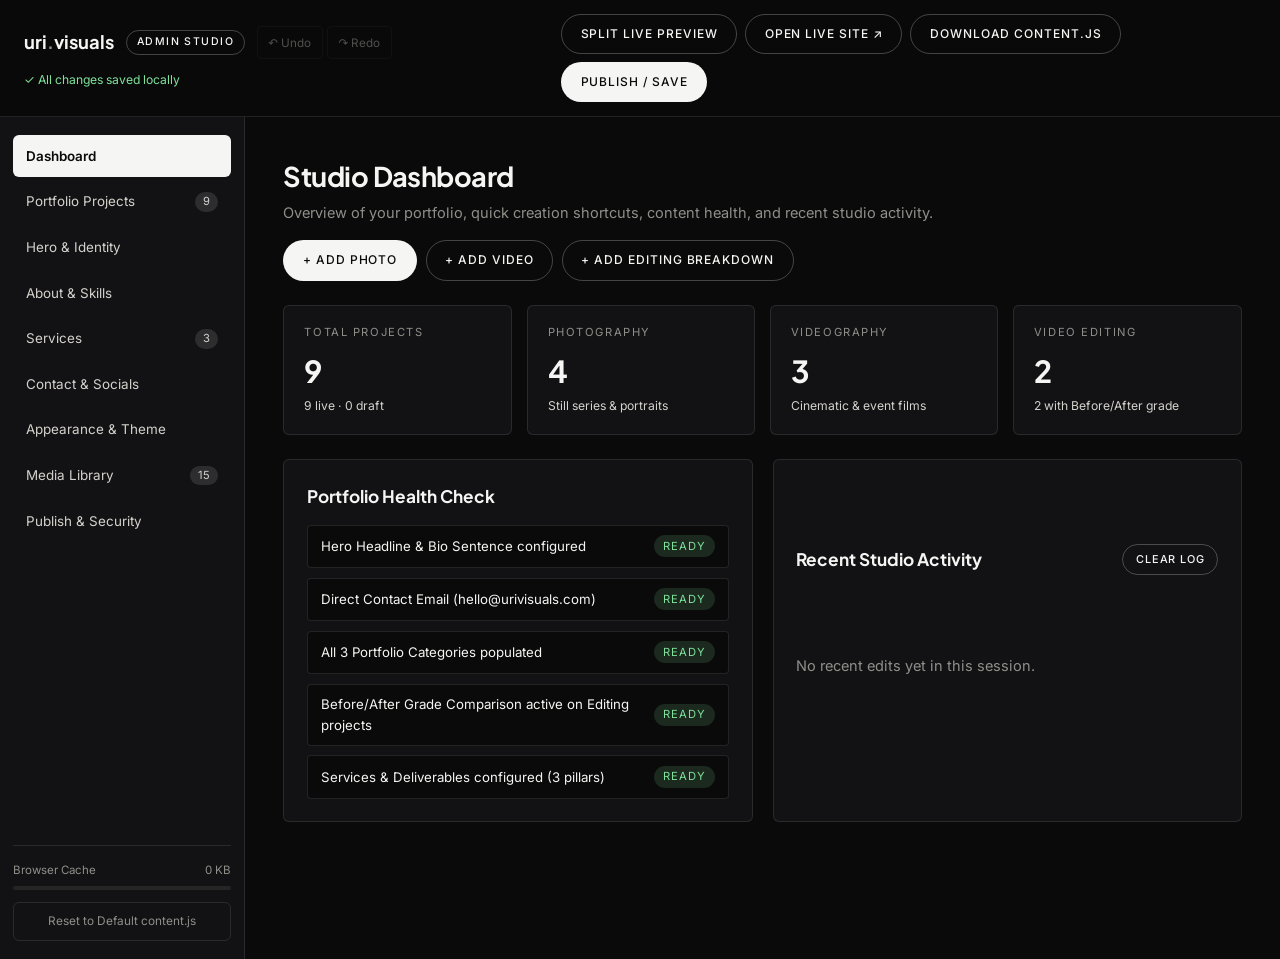
==== admin.html @ d77ef9da "Upgrade Admin Studio with Dashboard, Undo/Redo, Media Library, Theme Customizer & Confirmation Modal" ====
<!doctype html>
<html lang="en">
<head>
  <meta charset="utf-8" />
  <meta name="viewport" content="width=device-width, initial-scale=1" />
  <title>uri.visuals — Admin Studio</title>
  <meta name="robots" content="noindex, nofollow" />
  <link rel="icon" type="image/svg+xml" href="assets/brand/favicon.svg" />
  <link rel="preconnect" href="https://fonts.googleapis.com" />
  <link rel="preconnect" href="https://fonts.gstatic.com" crossorigin />
  <link href="https://fonts.googleapis.com/css2?family=Inter:wght@300;400;500;600&family=Plus+Jakarta+Sans:wght@600;700;800&display=swap" rel="stylesheet" />
  <link rel="stylesheet" href="css/admin.css" />
</head>
<body>
  <!-- ============ OPTIONAL PASSCODE LOCK OVERLAY ============ -->
  <div class="lock-screen" id="lockScreen" hidden>
    <form class="lock-card" id="unlockForm">
      <p class="eyebrow">uri.visuals · Admin Studio</p>
      <h2>Enter Admin Passcode</h2>
      <p class="muted">This Admin Studio is locked with your custom passcode.</p>
      <input type="password" id="unlockPinInput" placeholder="Enter passcode..." required autocomplete="current-password" />
      <p class="lock-error" id="unlockError" hidden>Incorrect passcode. Please try again.</p>
      <div class="btn-row">
        <button type="submit" class="btn btn--light">Unlock Studio</button>
        <a href="index.html" class="btn btn--ghost">← Back to Portfolio</a>
      </div>
    </form>
  </div>

  <!-- ============ TOP BAR ============ -->
  <header class="topbar">
    <div class="topbar__left">
      <a href="index.html" class="topbar__brand">uri<span>.</span>visuals</a>
      <span class="topbar__badge">Admin Studio</span>
      <div class="history-btns" role="group" aria-label="History">
        <button type="button" class="icon-btn" id="undoBtn" title="Undo (Ctrl/Cmd + Z)" disabled>↶ Undo</button>
        <button type="button" class="icon-btn" id="redoBtn" title="Redo (Ctrl/Cmd + Y)" disabled>↷ Redo</button>
      </div>
      <span class="topbar__status" id="saveStatus">✓ All changes saved locally</span>
    </div>

    <div class="topbar__actions">
      <button type="button" class="btn btn--ghost" id="togglePreviewBtn">Split Live Preview</button>
      <a href="index.html" target="_blank" class="btn btn--ghost">Open Live Site ↗</a>
      <button type="button" class="btn btn--ghost" id="downloadContentBtn">Download content.js</button>
      <button type="button" class="btn btn--light" id="openPublishTabBtn">Publish / Save</button>
    </div>
  </header>

  <!-- ============ WORKSPACE ============ -->
  <div class="workspace" id="workspace">
    <!-- Sidebar Navigation -->
    <aside class="sidebar">
      <nav class="sidebar__nav" aria-label="Admin sections">
        <button type="button" class="nav-item is-active" data-tab="dashboard">
          <span>Dashboard</span>
        </button>
        <button type="button" class="nav-item" data-tab="portfolio">
          <span>Portfolio Projects</span>
          <span class="nav-item__count" id="workCountBadge">0</span>
        </button>
        <button type="button" class="nav-item" data-tab="hero">
          <span>Hero &amp; Identity</span>
        </button>
        <button type="button" class="nav-item" data-tab="about">
          <span>About &amp; Skills</span>
        </button>
        <button type="button" class="nav-item" data-tab="services">
          <span>Services</span>
          <span class="nav-item__count" id="servicesCountBadge">0</span>
        </button>
        <button type="button" class="nav-item" data-tab="contact">
          <span>Contact &amp; Socials</span>
        </button>
        <button type="button" class="nav-item" data-tab="appearance">
          <span>Appearance &amp; Theme</span>
        </button>
        <button type="button" class="nav-item" data-tab="media">
          <span>Media Library</span>
          <span class="nav-item__count" id="mediaCountBadge">0</span>
        </button>
        <button type="button" class="nav-item" data-tab="publish">
          <span>Publish &amp; Security</span>
        </button>
      </nav>

      <div class="sidebar__footer">
        <div class="storage-meter">
          <div class="storage-meter__head">
            <span>Browser Cache</span>
            <span id="storageUsedText">0 KB</span>
          </div>
          <div class="storage-meter__bar"><span id="storageBarFill"></span></div>
        </div>
        <button type="button" class="btn-reset" id="resetDefaultBtn">Reset to Default content.js</button>
      </div>
    </aside>

    <!-- Main Editor Pane -->
    <main class="editor">
      <!-- ============ TAB 0: DASHBOARD ============ -->
      <section class="tab-pane is-active" id="tab-dashboard">
        <div class="pane-head">
          <div>
            <h1>Studio Dashboard</h1>
            <p class="muted">Overview of your portfolio, quick creation shortcuts, content health, and recent studio activity.</p>
          </div>
          <div class="btn-row">
            <button type="button" class="btn btn--light" data-quick-add="photography">+ Add Photo</button>
            <button type="button" class="btn btn--ghost" data-quick-add="videography">+ Add Video</button>
            <button type="button" class="btn btn--ghost" data-quick-add="editing">+ Add Editing Breakdown</button>
          </div>
        </div>

        <div class="stat-grid" id="dashboardStats"></div>

        <div class="dash-columns">
          <div class="card">
            <h2>Portfolio Health Check</h2>
            <ul class="health-list" id="healthList"></ul>
          </div>

          <div class="card">
            <div class="card__head">
              <h2>Recent Studio Activity</h2>
              <button type="button" class="btn btn--ghost btn--sm" id="clearActivityBtn">Clear Log</button>
            </div>
            <ul class="activity-list" id="activityList"></ul>
          </div>
        </div>
      </section>

      <!-- ============ TAB 1: PORTFOLIO PROJECTS ============ -->
      <section class="tab-pane" id="tab-portfolio">
        <div class="pane-head">
          <div>
            <h1>Portfolio Projects</h1>
            <p class="muted">Drag rows to reorder, filter by discipline, toggle draft/published visibility, or bulk-edit items.</p>
          </div>
          <button type="button" class="btn btn--light" id="addProjectBtn">+ Add New Project</button>
        </div>

        <div class="toolbar">
          <div class="filter-pills" id="adminCategoryFilters">
            <button type="button" class="pill is-active" data-cat="all">All</button>
            <button type="button" class="pill" data-cat="photography">Photography</button>
            <button type="button" class="pill" data-cat="videography">Videography</button>
            <button type="button" class="pill" data-cat="editing">Video Editing</button>
            <button type="button" class="pill" data-cat="drafts">Drafts / Hidden</button>
          </div>

          <div class="toolbar__right">
            <input type="search" class="search-input" id="projectSearch" placeholder="Search title, tag, summary..." />
            <div class="view-switch" role="group" aria-label="Layout view">
              <button type="button" class="pill is-active" data-view="list">List</button>
              <button type="button" class="pill" data-view="grid">Grid</button>
            </div>
          </div>
        </div>

        <!-- Bulk Action Bar -->
        <div class="bulk-bar" id="bulkBar" hidden>
          <label class="checkbox-row">
            <input type="checkbox" id="selectAllProjects" />
            <span id="selectedCountLabel">0 selected</span>
          </label>
          <div class="btn-row">
            <button type="button" class="btn btn--ghost btn--sm" id="bulkToggleHideBtn">Toggle Draft/Published</button>
            <button type="button" class="btn btn--danger btn--sm" id="bulkDeleteBtn">Delete Selected</button>
          </div>
        </div>

        <div class="project-list" id="projectList"></div>
      </section>

      <!-- ============ TAB 2: HERO & IDENTITY ============ -->
      <section class="tab-pane" id="tab-hero">
        <div class="pane-head">
          <div>
            <h1>Hero &amp; Identity</h1>
            <p class="muted">Edit your brand identity, opening shutter animation, and homepage landing section.</p>
          </div>
        </div>

        <div class="card">
          <h2>1. Brand Identity</h2>
          <div class="field-grid">
            <label class="field">
              <span>Browser Tab Name</span>
              <input type="text" data-path="tabTitle" placeholder="uri.visuals" />
            </label>
            <label class="field">
              <span>Header Brand Name (Top-Left)</span>
              <input type="text" data-path="shortName" placeholder="uri.visuals" />
            </label>
            <label class="field">
              <span>Creator Name</span>
              <input type="text" data-path="name" placeholder="Uriel" />
            </label>
            <label class="field">
              <span>Location / Availability Status</span>
              <input type="text" data-path="location" placeholder="Available Worldwide" />
            </label>
          </div>
          <label class="field">
            <span>Core Disciplines (comma-separated)</span>
            <input type="text" id="rolesInput" placeholder="Photography, Videography, Video Editing" />
          </label>
        </div>

        <div class="card">
          <h2>2. Opening Shutter Animation</h2>
          <label class="checkbox-row">
            <input type="checkbox" id="introEnabledInput" />
            <span>Enable opening shutter animation when visiting the website</span>
          </label>
          <div class="field-grid">
            <label class="field">
              <span>Animation Center Wordmark</span>
              <input type="text" data-path="introAnimation.word" placeholder="uri.visuals" />
            </label>
            <label class="field">
              <span>Animation Subtitle Tagline</span>
              <input type="text" data-path="introAnimation.tagline" placeholder="Photography · Videography · Editing" />
            </label>
          </div>
        </div>

        <div class="card">
          <h2>3. Homepage Hero Section</h2>
          <label class="field">
            <span>Main Headline (use Enter for line breaks)</span>
            <textarea rows="2" data-path="hero.headline"></textarea>
          </label>
          <label class="field">
            <span>Supporting Text</span>
            <input type="text" data-path="hero.subheadline" />
          </label>
          <label class="field">
            <span>Creator Introduction Sentence (<code>{name}</code> and <code>{location}</code> auto-fill)</span>
            <textarea rows="3" data-path="hero.bioSentence"></textarea>
          </label>
          <div class="field-grid">
            <label class="field">
              <span>Primary Button Label</span>
              <input type="text" data-path="hero.primaryCta" />
            </label>
            <label class="field">
              <span>Secondary Button Label</span>
              <input type="text" data-path="hero.secondaryCta" />
            </label>
          </div>
          <label class="field">
            <span>Background Video URL / Path (<code>.mp4</code> or <code>.webm</code>, leave empty for image only)</span>
            <input type="text" data-path="hero.video" placeholder="assets/hero.mp4 or https://..." />
          </label>
          <div class="field">
            <span>Hero Background Poster Image</span>
            <div class="upload-row">
              <input type="text" data-path="hero.poster" placeholder="assets/hero.jpg or https://..." />
              <label class="btn btn--ghost upload-btn">
                Upload Image
                <input type="file" accept="image/*" data-upload-target="hero.poster" hidden />
              </label>
            </div>
          </div>
        </div>
      </section>

      <!-- ============ TAB 3: ABOUT & SKILLS ============ -->
      <section class="tab-pane" id="tab-about">
        <div class="pane-head">
          <div>
            <h1>About &amp; Capabilities</h1>
            <p class="muted">Update your portrait, biography paragraphs, creative approach, and interactive skills tags.</p>
          </div>
        </div>

        <div class="card">
          <h2>Portrait &amp; Headline</h2>
          <div class="about-preview-row">
            <img id="aboutPortraitPreview" class="portrait-thumb" alt="Portrait preview" />
            <div style="flex:1;display:grid;gap:0.85rem">
              <div class="field">
                <span>Portrait Photo URL or Upload</span>
                <div class="upload-row">
                  <input type="text" data-path="about.portrait" />
                  <label class="btn btn--ghost upload-btn">
                    Upload Photo
                    <input type="file" accept="image/*" data-upload-target="about.portrait" hidden />
                  </label>
                </div>
              </div>
              <div class="field-grid">
                <label class="field">
                  <span>Portrait Caption</span>
                  <input type="text" data-path="about.portraitCaption" />
                </label>
                <label class="field">
                  <span>About Section Headline</span>
                  <input type="text" data-path="about.headline" />
                </label>
              </div>
            </div>
          </div>
        </div>

        <div class="card">
          <div class="card__head">
            <h2>Biography Paragraphs</h2>
            <button type="button" class="btn btn--ghost btn--sm" id="addBioParagraphBtn">+ Add Paragraph</button>
          </div>
          <div id="bioParagraphsList" class="stack-list"></div>
        </div>

        <div class="card">
          <h2>Creative Approach Callout</h2>
          <label class="field">
            <span>Approach Box Title</span>
            <input type="text" data-path="about.approachTitle" />
          </label>
          <label class="field">
            <span>Creative Approach Statement</span>
            <textarea rows="3" data-path="about.approach"></textarea>
          </label>
        </div>

        <div class="card">
          <h2>Capabilities &amp; Post-Production Tools</h2>
          <div class="upload-row">
            <input type="text" id="newSkillInput" placeholder="Add a capability or tool (e.g. DaVinci Resolve Studio, 4K Aerial Drone)..." />
            <button type="button" class="btn btn--light" id="addSkillBtn">+ Add Skill</button>
          </div>
          <div class="chip-list" id="skillsChipList"></div>
        </div>
      </section>

      <!-- ============ TAB 4: SERVICES ============ -->
      <section class="tab-pane" id="tab-services">
        <div class="pane-head">
          <div>
            <h1>Services</h1>
            <p class="muted">Manage your creative service pillars, descriptions, deliverables, and inquiry buttons.</p>
          </div>
          <button type="button" class="btn btn--light" id="addServiceBtn">+ Add New Service</button>
        </div>

        <div id="servicesAdminList" class="stack-list"></div>
      </section>

      <!-- ============ TAB 5: CONTACT & SOCIALS ============ -->
      <section class="tab-pane" id="tab-contact">
        <div class="pane-head">
          <div>
            <h1>Contact &amp; Socials</h1>
            <p class="muted">Configure your contact section headline, direct email, project dropdown options, and social profiles.</p>
          </div>
        </div>

        <div class="card">
          <h2>Contact Copy &amp; Direct Email</h2>
          <div class="field-grid">
            <label class="field">
              <span>Closing Headline</span>
              <input type="text" data-path="contact.headline" />
            </label>
            <label class="field">
              <span>Direct Email Address</span>
              <input type="email" data-path="contact.email" />
            </label>
          </div>
          <label class="field">
            <span>Invitation Paragraph</span>
            <textarea rows="3" data-path="contact.invitation"></textarea>
          </label>
          <label class="field">
            <span>CTA Button Label</span>
            <input type="text" data-path="contact.buttonText" />
          </label>
        </div>

        <div class="card">
          <h2>Form "Project Type" Options</h2>
          <div class="upload-row">
            <input type="text" id="newProjectTypeInput" placeholder="Add new project type option..." />
            <button type="button" class="btn btn--light" id="addProjectTypeBtn">+ Add Option</button>
          </div>
          <div class="chip-list" id="projectTypesChipList"></div>
        </div>

        <div class="card">
          <div class="card__head">
            <h2>Social Media Links</h2>
            <button type="button" class="btn btn--light btn--sm" id="addSocialBtn">+ Add Social Link</button>
          </div>
          <div id="socialsAdminList" class="stack-list"></div>
        </div>
      </section>

      <!-- ============ TAB 6: APPEARANCE & THEME ============ -->
      <section class="tab-pane" id="tab-appearance">
        <div class="pane-head">
          <div>
            <h1>Appearance &amp; Palette</h1>
            <p class="muted">Customize the editorial studio color palette or apply a curated preset.</p>
          </div>
        </div>

        <div class="card">
          <h2>Studio Color Presets</h2>
          <div class="btn-row">
            <button type="button" class="btn btn--ghost" data-theme-preset="studio">Studio Black (Default)</button>
            <button type="button" class="btn btn--ghost" data-theme-preset="obsidian">Pure Obsidian</button>
            <button type="button" class="btn btn--ghost" data-theme-preset="warm">Warm Espresso</button>
            <button type="button" class="btn btn--ghost" data-theme-preset="slate">Editorial Slate</button>
          </div>
        </div>

        <div class="card">
          <h2>Custom Palette Tokens</h2>
          <div class="color-grid">
            <label class="field">
              <span>Primary Background (<code>--bg</code>)</span>
              <div class="color-row">
                <input type="color" id="colorBg" value="#0a0a0a" />
                <input type="text" data-path="theme.bg" placeholder="#0a0a0a" />
              </div>
            </label>
            <label class="field">
              <span>Charcoal Surface (<code>--bg-charcoal</code>)</span>
              <div class="color-row">
                <input type="color" id="colorBgCharcoal" value="#121213" />
                <input type="text" data-path="theme.bgCharcoal" placeholder="#121213" />
              </div>
            </label>
            <label class="field">
              <span>Primary Text (<code>--text</code>)</span>
              <div class="color-row">
                <input type="color" id="colorText" value="#f5f5f3" />
                <input type="text" data-path="theme.text" placeholder="#f5f5f3" />
              </div>
            </label>
            <label class="field">
              <span>Neutral Accent (<code>--neutral</code>)</span>
              <div class="color-row">
                <input type="color" id="colorNeutral" value="#d4d2cc" />
                <input type="text" data-path="theme.neutral" placeholder="#d4d2cc" />
              </div>
            </label>
          </div>
        </div>
      </section>

      <!-- ============ TAB 7: MEDIA LIBRARY ============ -->
      <section class="tab-pane" id="tab-media">
        <div class="pane-head">
          <div>
            <h1>Media Library &amp; Asset Optimizer</h1>
            <p class="muted">Inspect all photos and videos referenced across your portfolio and adjust upload compression settings.</p>
          </div>
        </div>

        <div class="card">
          <h2>Image Upload Optimizer Settings</h2>
          <div class="field-grid">
            <label class="field">
              <span>Max Image Dimension (px)</span>
              <input type="number" id="imgMaxEdge" value="1600" min="600" max="3840" step="100" />
            </label>
            <label class="field">
              <span>WebP / JPEG Compression Quality (0.50 – 0.95)</span>
              <input type="number" id="imgQuality" value="0.84" min="0.5" max="0.95" step="0.02" />
            </label>
          </div>
        </div>

        <div class="media-grid" id="mediaLibraryGrid"></div>
      </section>

      <!-- ============ TAB 8: PUBLISH & SECURITY ============ -->
      <section class="tab-pane" id="tab-publish">
        <div class="pane-head">
          <div>
            <h1>Publish, Backup &amp; Security</h1>
            <p class="muted">Publish your changes directly to GitHub/Vercel, download <code>js/content.js</code>, or set an Admin Passcode.</p>
          </div>
        </div>

        <div class="card">
          <h2>Option A — Push Directly to GitHub &amp; Vercel (1-Click Live Publish)</h2>
          <p class="muted">
            Commit your updated <code>js/content.js</code> directly to your GitHub repository (<code>Urskiee-oss/PortforlioWEB</code>).
          </p>
          <div class="field-grid">
            <label class="field">
              <span>GitHub Repository (owner/repo)</span>
              <input type="text" id="ghRepo" value="Urskiee-oss/PortforlioWEB" />
            </label>
            <label class="field">
              <span>Branch</span>
              <input type="text" id="ghBranch" value="main" />
            </label>
          </div>
          <label class="field">
            <span>GitHub Personal Access Token (<code>repo</code> or <code>contents:write</code> scope — stored only in your browser)</span>
            <input type="password" id="ghToken" placeholder="ghp_xxxxxxxxxxxxxxxxxxxx" autocomplete="off" />
          </label>
          <label class="field">
            <span>Commit Message</span>
            <input type="text" id="ghCommitMsg" value="Update portfolio content via Admin Studio" />
          </label>
          <div class="btn-row">
            <button type="button" class="btn btn--light" id="publishGithubBtn">Publish Live to GitHub →</button>
            <span class="status-msg" id="ghPublishStatus"></span>
          </div>
        </div>

        <div class="card">
          <h2>Option B — Download or Copy <code>js/content.js</code> &amp; Backups</h2>
          <div class="btn-row">
            <button type="button" class="btn btn--light" id="downloadContentBtn2">Download content.js</button>
            <button type="button" class="btn btn--ghost" id="copyContentBtn">Copy content.js Code</button>
            <button type="button" class="btn btn--ghost" id="exportJsonBtn">Export JSON Backup</button>
            <label class="btn btn--ghost upload-btn">
              Import JSON Backup
              <input type="file" id="importJsonInput" accept="application/json" hidden />
            </label>
          </div>
          <pre class="code-preview" id="codePreview"></pre>
        </div>

        <div class="card">
          <h2>Admin Studio Passcode Gate (Optional)</h2>
          <p class="muted">Set a passcode to require a PIN before opening this Admin Studio in this browser.</p>
          <div class="upload-row">
            <input type="password" id="adminPinSetting" placeholder="Set new passcode (leave blank to disable lock)..." />
            <button type="button" class="btn btn--ghost" id="savePinBtn">Save Passcode Setting</button>
          </div>
        </div>
      </section>
    </main>

    <!-- Live Split Preview Pane -->
    <aside class="preview-pane" id="previewPane" hidden>
      <div class="preview-pane__bar">
        <span>Live Website Preview</span>
        <div class="btn-row">
          <button type="button" class="icon-btn" data-vp="100%">Desktop</button>
          <button type="button" class="icon-btn" data-vp="768px">Tablet</button>
          <button type="button" class="icon-btn" data-vp="390px">Mobile</button>
          <button type="button" class="icon-btn" id="refreshPreviewBtn">↻</button>
        </div>
      </div>
      <div class="preview-pane__stage">
        <iframe id="previewFrame" src="index.html?preview=1" title="Live Portfolio Preview"></iframe>
      </div>
    </aside>
  </div>

  <!-- ============ ADD / EDIT PROJECT MODAL ============ -->
  <div class="modal" id="projectModal" role="dialog" aria-modal="true" aria-labelledby="modalTitle" hidden>
    <div class="modal__card">
      <div class="modal__head">
        <h2 id="modalTitle">Add New Project</h2>
        <button type="button" class="modal__close" id="closeModalBtn" aria-label="Close">×</button>
      </div>

      <form id="projectForm" class="modal__body">
        <input type="hidden" name="index" />

        <div class="field-grid">
          <label class="field">
            <span>Project Title *</span>
            <input type="text" name="title" required placeholder="e.g. Study in Natural Light" />
          </label>
          <label class="field">
            <span>Portfolio Category *</span>
            <select name="category" required>
              <option value="photography">Photography</option>
              <option value="videography">Videography</option>
              <option value="editing">Video Editing</option>
            </select>
          </label>
        </div>

        <div class="field-grid">
          <label class="field">
            <span>Display Tag / Subcategory *</span>
            <input type="text" name="tag" required placeholder="e.g. Portrait · Editorial, Cinematic Film, Color Grade" />
          </label>
          <label class="field">
            <span>Grid Tile Proportions</span>
            <select name="size">
              <option value="">Standard (1×1)</option>
              <option value="tall">Tall Portrait (1×2)</option>
              <option value="wide">Wide Cinema (2×1)</option>
            </select>
          </label>
        </div>

        <div class="field-grid">
          <label class="field">
            <span>Media Type</span>
            <select name="mediaType" id="modalMediaType">
              <option value="image">Photograph / Still Image</option>
              <option value="video">Video (MP4 / WebM / YouTube / Vimeo)</option>
            </select>
          </label>
          <label class="field">
            <span>Duration Badge (optional, for videos)</span>
            <input type="text" name="duration" placeholder="e.g. 01:20" />
          </label>
        </div>

        <div class="field">
          <span>Primary Image or Video URL / Path *</span>
          <div class="upload-row">
            <input type="text" name="src" id="modalSrcInput" required placeholder="assets/photo.jpg, https://youtu.be/..., or upload →" />
            <button type="button" class="btn btn--ghost" id="ytAutoThumbBtn" title="Auto-fill YouTube poster thumbnail">YouTube Thumb</button>
            <label class="btn btn--ghost upload-btn">
              Upload Image
              <input type="file" accept="image/*" data-modal-upload="src" hidden />
            </label>
          </div>
        </div>

        <div class="field">
          <span>Video Thumbnail Poster Image (used when Media Type is Video)</span>
          <div class="upload-row">
            <input type="text" name="poster" id="modalPosterInput" placeholder="assets/thumb.jpg or https://..." />
            <label class="btn btn--ghost upload-btn">
              Upload Thumbnail
              <input type="file" accept="image/*" data-modal-upload="poster" hidden />
            </label>
          </div>
        </div>

        <!-- Live Modal Media Preview -->
        <div class="modal-preview" id="modalLivePreview"></div>

        <label class="field">
          <span>Project Summary / Story</span>
          <textarea name="summary" rows="3" placeholder="Brief description of the shoot, film, or edit..."></textarea>
        </label>

        <label class="field">
          <span>Technical / Creative Breakdown (one bullet per line)</span>
          <textarea name="breakdown" rows="3" placeholder="35mm & 85mm prime lenses&#10;Node-based color grade in DaVinci Resolve&#10;Custom sound design"></textarea>
        </label>

        <div class="card card--nested">
          <h3>Before / After Color Grade Comparison (Optional)</h3>
          <p class="muted">Provide both images to enable an interactive Before/After drag slider inside the project viewer.</p>
          <div class="field">
            <span>"Before" Image (Raw / Log)</span>
            <div class="upload-row">
              <input type="text" name="beforeSrc" placeholder="assets/raw-log.jpg or upload →" />
              <label class="btn btn--ghost upload-btn">
                Upload Before
                <input type="file" accept="image/*" data-modal-upload="beforeSrc" hidden />
              </label>
            </div>
          </div>
          <div class="field">
            <span>"After" Image (Final Grade)</span>
            <div class="upload-row">
              <input type="text" name="afterSrc" placeholder="assets/final-grade.jpg or upload →" />
              <label class="btn btn--ghost upload-btn">
                Upload After
                <input type="file" accept="image/*" data-modal-upload="afterSrc" hidden />
              </label>
            </div>
          </div>
        </div>

        <label class="checkbox-row">
          <input type="checkbox" name="hidden" />
          <span>Save as Draft / Hidden (hide from public website until unchecked)</span>
        </label>

        <div class="modal__foot">
          <button type="button" class="btn btn--ghost" id="cancelModalBtn">Cancel</button>
          <button type="submit" class="btn btn--light" id="projectSubmitBtn">Review &amp; Save Project</button>
        </div>
      </form>
    </div>
  </div>

  <!-- ============ UNIVERSAL CONFIRMATION MODAL (ADD / EDIT / DELETE / RESET) ============ -->
  <div class="modal modal--confirm" id="confirmModal" role="alertdialog" aria-modal="true" aria-labelledby="confirmTitle" aria-describedby="confirmDesc" hidden>
    <div class="modal__card modal__card--sm">
      <div class="confirm-header" id="confirmHeader">
        <span class="confirm-badge" id="confirmBadge">Confirm Action</span>
        <h2 id="confirmTitle">Confirm Changes</h2>
      </div>
      <div class="modal__body">
        <p class="confirm-desc" id="confirmDesc"></p>
        <div class="confirm-summary" id="confirmSummary" hidden></div>
        <div class="modal__foot">
          <button type="button" class="btn btn--ghost" id="confirmCancelBtn">Cancel</button>
          <button type="button" class="btn btn--light" id="confirmOkBtn">Confirm</button>
        </div>
      </div>
    </div>
  </div>

  <!-- ============ TOAST NOTIFICATION CONTAINER ============ -->
  <div class="toast-stack" id="toastStack" aria-live="polite"></div>

  <script src="js/content.js"></script>
  <script src="js/admin.js"></script>
</body>
</html>
---- css/admin.css ----
/* ==========================================================
   uri.visuals — Admin Studio Styles (Full Studio Suite)
   ========================================================== */
:root {
  --bg: #0a0a0a;
  --bg-2: #121214;
  --bg-3: #19191d;
  --line: rgba(255, 255, 255, 0.1);
  --line-strong: rgba(255, 255, 255, 0.24);
  --text: #f5f5f3;
  --neutral: #d4d2cc;
  --muted: #8f8f8a;
  --danger: #ff6b6b;
  --success: #7ee29a;
  --info: #8ec5ff;
  --display: "Plus Jakarta Sans", "Inter", system-ui, sans-serif;
  --sans: "Inter", system-ui, -apple-system, sans-serif;
}

*, *::before, *::after { box-sizing: border-box; }
body {
  margin: 0;
  background: var(--bg);
  color: var(--text);
  font-family: var(--sans);
  font-size: 0.91rem;
  line-height: 1.55;
  -webkit-font-smoothing: antialiased;
}
a { color: inherit; text-decoration: none; }
button { font: inherit; color: inherit; cursor: pointer; background: none; border: 0; }
button:disabled { opacity: 0.35; cursor: not-allowed; }
.muted { color: var(--muted); margin: 0.25rem 0 0; }
code {
  padding: 0.14rem 0.42rem;
  border-radius: 4px;
  background: rgba(255, 255, 255, 0.08);
  font-size: 0.8rem;
}
.eyebrow {
  margin: 0 0 0.5rem;
  font-size: 0.68rem;
  letter-spacing: 0.22em;
  text-transform: uppercase;
  color: var(--muted);
}

/* ---------- Buttons ---------- */
.btn {
  display: inline-flex;
  align-items: center;
  justify-content: center;
  gap: 0.45rem;
  padding: 0.62rem 1.15rem;
  border-radius: 999px;
  border: 1px solid transparent;
  font-size: 0.75rem;
  font-weight: 500;
  letter-spacing: 0.08em;
  text-transform: uppercase;
  transition: background 0.2s, color 0.2s, border-color 0.2s, transform 0.2s;
  white-space: nowrap;
}
.btn:hover:not(:disabled) { transform: translateY(-1px); }
.btn--sm { padding: 0.38rem 0.78rem; font-size: 0.68rem; }
.btn--light { background: var(--text); color: var(--bg); }
.btn--light:hover { background: #ffffff; }
.btn--ghost { border-color: var(--line-strong); color: var(--text); }
.btn--ghost:hover { border-color: var(--text); background: rgba(255, 255, 255, 0.06); }
.btn--danger { background: rgba(255, 107, 107, 0.14); border-color: var(--danger); color: var(--danger); }
.btn--danger:hover { background: var(--danger); color: #0a0a0a; }
.btn--success { background: var(--success); color: #0a0a0a; }

/* ---------- Passcode Lock Screen ---------- */
.lock-screen {
  position: fixed;
  inset: 0;
  z-index: 300;
  background: rgba(8, 8, 9, 0.96);
  backdrop-filter: blur(18px);
  display: grid;
  place-items: center;
  padding: 1.5rem;
}
.lock-screen[hidden] { display: none; }
.lock-card {
  width: min(420px, 100%);
  padding: 2rem;
  background: var(--bg-2);
  border: 1px solid var(--line-strong);
  border-radius: 8px;
  display: grid;
  gap: 1rem;
}
.lock-card h2 { margin: 0; font-family: var(--display); }
.lock-card input {
  width: 100%;
  padding: 0.78rem 0.95rem;
  background: var(--bg);
  border: 1px solid var(--line-strong);
  border-radius: 4px;
  color: var(--text);
  font: inherit;
}
.lock-error {
  margin: 0;
  color: var(--danger);
  font-size: 0.82rem;
}

/* ---------- Topbar ---------- */
.topbar {
  position: sticky;
  top: 0;
  z-index: 40;
  display: flex;
  align-items: center;
  justify-content: space-between;
  gap: 1rem;
  padding: 0.85rem 1.5rem;
  background: rgba(10, 10, 10, 0.92);
  backdrop-filter: blur(14px);
  border-bottom: 1px solid var(--line);
}
.topbar__left {
  display: flex;
  flex-wrap: wrap;
  align-items: center;
  gap: 0.75rem;
}
.topbar__brand {
  font-family: var(--display);
  font-size: 1.15rem;
  font-weight: 700;
}
.topbar__brand span { color: var(--muted); }
.topbar__badge {
  padding: 0.2rem 0.6rem;
  border-radius: 999px;
  border: 1px solid var(--line-strong);
  font-size: 0.66rem;
  font-weight: 500;
  letter-spacing: 0.14em;
  text-transform: uppercase;
}
.history-btns {
  display: inline-flex;
  gap: 0.3rem;
}
.topbar__status {
  font-size: 0.76rem;
  color: var(--success);
}
.topbar__actions {
  display: flex;
  flex-wrap: wrap;
  align-items: center;
  gap: 0.5rem;
}

/* ---------- Workspace Layout ---------- */
.workspace {
  display: grid;
  grid-template-columns: 245px 1fr;
  min-height: calc(100vh - 58px);
}
.workspace.has-preview {
  grid-template-columns: 220px 1fr 45%;
}

/* ---------- Sidebar ---------- */
.sidebar {
  background: var(--bg-2);
  border-right: 1px solid var(--line);
  padding: 1.15rem 0.8rem;
  display: flex;
  flex-direction: column;
  justify-content: space-between;
  gap: 1.5rem;
}
.sidebar__nav {
  display: grid;
  gap: 0.25rem;
}
.nav-item {
  width: 100%;
  display: flex;
  align-items: center;
  justify-content: space-between;
  padding: 0.65rem 0.85rem;
  border-radius: 6px;
  font-size: 0.84rem;
  color: var(--neutral);
  text-align: left;
  transition: background 0.2s, color 0.2s;
}
.nav-item:hover { background: rgba(255, 255, 255, 0.05); color: var(--text); }
.nav-item.is-active {
  background: var(--text);
  color: var(--bg);
  font-weight: 600;
}
.nav-item__count {
  padding: 0.08rem 0.48rem;
  border-radius: 999px;
  font-size: 0.7rem;
  background: rgba(128, 128, 128, 0.25);
}
.sidebar__footer {
  padding-top: 1rem;
  border-top: 1px solid var(--line);
  display: grid;
  gap: 0.75rem;
}
.storage-meter {
  display: grid;
  gap: 0.35rem;
  font-size: 0.72rem;
  color: var(--muted);
}
.storage-meter__head {
  display: flex;
  justify-content: space-between;
}
.storage-meter__bar {
  height: 4px;
  border-radius: 999px;
  background: rgba(255, 255, 255, 0.08);
  overflow: hidden;
}
.storage-meter__bar span {
  display: block;
  height: 100%;
  width: 0%;
  background: var(--text);
  transition: width 0.3s;
}
.btn-reset {
  width: 100%;
  padding: 0.58rem;
  border-radius: 6px;
  border: 1px solid var(--line);
  font-size: 0.74rem;
  color: var(--muted);
}
.btn-reset:hover {
  border-color: var(--danger);
  color: var(--danger);
}

/* ---------- Main Editor ---------- */
.editor {
  padding: clamp(1.5rem, 3vw, 2.4rem);
  max-width: 1120px;
  width: 100%;
}
.tab-pane { display: none; }
.tab-pane.is-active { display: block; }
.pane-head {
  display: flex;
  flex-wrap: wrap;
  align-items: flex-start;
  justify-content: space-between;
  gap: 1rem;
  margin-bottom: 1.5rem;
}
.pane-head h1 {
  margin: 0;
  font-family: var(--display);
  font-size: 1.7rem;
  font-weight: 700;
  letter-spacing: -0.02em;
}

/* ---------- Dashboard Stats & Columns ---------- */
.stat-grid {
  display: grid;
  grid-template-columns: repeat(auto-fit, minmax(165px, 1fr));
  gap: 0.9rem;
  margin-bottom: 1.5rem;
}
.stat-card {
  padding: 1.15rem 1.25rem;
  background: var(--bg-2);
  border: 1px solid var(--line);
  border-radius: 6px;
}
.stat-card__label {
  display: block;
  font-size: 0.7rem;
  letter-spacing: 0.14em;
  text-transform: uppercase;
  color: var(--muted);
}
.stat-card__value {
  display: block;
  margin-top: 0.35rem;
  font-family: var(--display);
  font-size: 1.9rem;
  font-weight: 700;
}
.stat-card__sub {
  display: block;
  margin-top: 0.2rem;
  font-size: 0.76rem;
  color: var(--neutral);
}
.dash-columns {
  display: grid;
  grid-template-columns: 1fr 1fr;
  gap: 1.25rem;
}
.health-list, .activity-list {
  list-style: none;
  padding: 0;
  margin: 0;
  display: grid;
  gap: 0.6rem;
}
.health-item {
  display: flex;
  align-items: center;
  justify-content: space-between;
  gap: 0.75rem;
  padding: 0.6rem 0.8rem;
  border-radius: 4px;
  background: var(--bg);
  border: 1px solid var(--line);
  font-size: 0.83rem;
}
.health-status {
  font-size: 0.7rem;
  letter-spacing: 0.1em;
  text-transform: uppercase;
  padding: 0.15rem 0.55rem;
  border-radius: 999px;
}
.health-status--ok { background: rgba(126, 226, 154, 0.14); color: var(--success); }
.health-status--warn { background: rgba(255, 107, 107, 0.14); color: var(--danger); }
.activity-item {
  display: flex;
  justify-content: space-between;
  gap: 0.75rem;
  padding: 0.55rem 0;
  border-bottom: 1px solid var(--line);
  font-size: 0.82rem;
}
.activity-time {
  color: var(--muted);
  font-size: 0.74rem;
  white-space: nowrap;
}

/* ---------- Toolbar & Bulk Bar ---------- */
.toolbar {
  display: flex;
  flex-wrap: wrap;
  justify-content: space-between;
  align-items: center;
  gap: 0.85rem;
  margin-bottom: 1rem;
}
.toolbar__right {
  display: flex;
  flex-wrap: wrap;
  align-items: center;
  gap: 0.6rem;
}
.filter-pills, .view-switch {
  display: inline-flex;
  flex-wrap: wrap;
  gap: 0.25rem;
  padding: 0.25rem;
  border: 1px solid var(--line);
  border-radius: 999px;
  background: var(--bg-2);
}
.pill {
  padding: 0.42rem 0.9rem;
  border-radius: 999px;
  font-size: 0.75rem;
  color: var(--muted);
}
.pill.is-active {
  background: var(--text);
  color: var(--bg);
  font-weight: 500;
}
.search-input {
  min-width: 230px;
  padding: 0.52rem 0.9rem;
  border-radius: 999px;
  border: 1px solid var(--line);
  background: var(--bg-2);
  color: var(--text);
  font: inherit;
}
.bulk-bar {
  display: flex;
  flex-wrap: wrap;
  justify-content: space-between;
  align-items: center;
  gap: 1rem;
  padding: 0.65rem 1rem;
  margin-bottom: 1rem;
  background: var(--bg-3);
  border: 1px solid var(--line-strong);
  border-radius: 6px;
}
.bulk-bar[hidden] { display: none; }

/* ---------- Project Cards (List & Grid View + Drag-and-Drop) ---------- */
.project-list {
  display: grid;
  gap: 0.75rem;
}
.project-list.is-grid {
  grid-template-columns: repeat(auto-fill, minmax(270px, 1fr));
}
.project-row {
  display: grid;
  grid-template-columns: auto 108px 1fr auto;
  gap: 1rem;
  align-items: center;
  padding: 0.8rem 0.95rem;
  background: var(--bg-2);
  border: 1px solid var(--line);
  border-radius: 6px;
  transition: border-color 0.2s, opacity 0.2s;
}
.project-list.is-grid .project-row {
  grid-template-columns: 1fr;
  align-items: start;
}
.project-row.is-draft {
  opacity: 0.62;
  border-style: dashed;
}
.project-row.is-dragging {
  opacity: 0.4;
  border-color: var(--text);
}
.project-row:hover { border-color: var(--line-strong); }
.project-row__check {
  display: flex;
  align-items: center;
  gap: 0.5rem;
}
.drag-handle {
  cursor: grab;
  color: var(--muted);
  font-size: 1rem;
  user-select: none;
}
.project-row__thumb {
  width: 108px;
  height: 74px;
  object-fit: cover;
  border-radius: 4px;
  background: var(--bg-3);
}
.project-list.is-grid .project-row__thumb {
  width: 100%;
  height: 160px;
}
.project-row__badges {
  display: flex;
  flex-wrap: wrap;
  gap: 0.35rem;
  margin-bottom: 0.25rem;
}
.badge {
  padding: 0.14rem 0.52rem;
  border-radius: 999px;
  border: 1px solid var(--line);
  font-size: 0.66rem;
  text-transform: uppercase;
  letter-spacing: 0.08em;
  color: var(--neutral);
}
.badge--draft {
  border-color: var(--danger);
  color: var(--danger);
}
.project-row__title {
  margin: 0;
  font-family: var(--display);
  font-size: 1.02rem;
  font-weight: 700;
}
.project-row__summary {
  margin: 0.2rem 0 0;
  font-size: 0.8rem;
  color: var(--muted);
  display: -webkit-box;
  -webkit-line-clamp: 1;
  -webkit-box-orient: vertical;
  overflow: hidden;
}
.project-row__actions {
  display: flex;
  flex-wrap: wrap;
  gap: 0.3rem;
}
.icon-btn {
  padding: 0.38rem 0.65rem;
  border: 1px solid var(--line);
  border-radius: 4px;
  font-size: 0.73rem;
  color: var(--neutral);
  transition: border-color 0.2s, color 0.2s;
}
.icon-btn:hover:not(:disabled) {
  border-color: var(--text);
  color: var(--text);
}
.icon-btn--danger:hover {
  border-color: var(--danger);
  color: var(--danger);
}

/* ---------- Cards, Chips & Form Fields ---------- */
.card {
  padding: 1.4rem;
  background: var(--bg-2);
  border: 1px solid var(--line);
  border-radius: 6px;
  margin-bottom: 1.15rem;
  display: grid;
  gap: 0.95rem;
}
.card--nested {
  background: var(--bg);
  margin: 0.4rem 0 0;
}
.card h2, .card h3 {
  margin: 0;
  font-family: var(--display);
  font-size: 1.08rem;
}
.card__head {
  display: flex;
  justify-content: space-between;
  align-items: center;
  gap: 1rem;
}
.field-grid {
  display: grid;
  grid-template-columns: 1fr 1fr;
  gap: 0.95rem;
}
.field {
  display: grid;
  gap: 0.38rem;
}
.field > span {
  font-size: 0.7rem;
  font-weight: 500;
  letter-spacing: 0.12em;
  text-transform: uppercase;
  color: var(--muted);
}
.field input,
.field select,
.field textarea {
  width: 100%;
  padding: 0.68rem 0.85rem;
  background: var(--bg);
  border: 1px solid var(--line);
  border-radius: 4px;
  color: var(--text);
  font: inherit;
}
.field input:focus,
.field select:focus,
.field textarea:focus {
  outline: none;
  border-color: var(--text);
}
.checkbox-row {
  display: inline-flex;
  align-items: center;
  gap: 0.55rem;
  cursor: pointer;
}
.upload-row {
  display: flex;
  gap: 0.5rem;
}
.upload-btn { cursor: pointer; }
.stack-list {
  display: grid;
  gap: 0.85rem;
}
.btn-row {
  display: flex;
  flex-wrap: wrap;
  align-items: center;
  gap: 0.55rem;
}
.about-preview-row {
  display: flex;
  gap: 1.25rem;
  align-items: flex-start;
}
.portrait-thumb {
  width: 96px;
  height: 120px;
  object-fit: cover;
  border-radius: 4px;
  border: 1px solid var(--line);
  background: var(--bg);
}
.chip-list {
  display: flex;
  flex-wrap: wrap;
  gap: 0.45rem;
}
.chip {
  display: inline-flex;
  align-items: center;
  gap: 0.45rem;
  padding: 0.38rem 0.75rem;
  border: 1px solid var(--line);
  border-radius: 999px;
  background: var(--bg);
  font-size: 0.78rem;
}
.chip button {
  color: var(--muted);
  font-size: 0.9rem;
  line-height: 1;
}
.chip button:hover { color: var(--danger); }

/* ---------- Appearance & Media Library ---------- */
.color-grid {
  display: grid;
  grid-template-columns: repeat(auto-fit, minmax(210px, 1fr));
  gap: 1rem;
}
.color-row {
  display: flex;
  align-items: center;
  gap: 0.5rem;
}
.color-row input[type="color"] {
  width: 44px;
  height: 38px;
  padding: 2px;
  border-radius: 4px;
  cursor: pointer;
}
.media-grid {
  display: grid;
  grid-template-columns: repeat(auto-fill, minmax(200px, 1fr));
  gap: 0.9rem;
}
.media-card {
  background: var(--bg-2);
  border: 1px solid var(--line);
  border-radius: 6px;
  overflow: hidden;
  display: flex;
  flex-direction: column;
}
.media-card img {
  width: 100%;
  height: 130px;
  object-fit: cover;
  background: var(--bg-3);
}
.media-card__body {
  padding: 0.75rem;
  display: grid;
  gap: 0.35rem;
  font-size: 0.76rem;
}
.media-card__title {
  font-weight: 600;
  color: var(--text);
  white-space: nowrap;
  overflow: hidden;
  text-overflow: ellipsis;
}

.code-preview {
  margin: 0;
  padding: 1rem;
  max-height: 280px;
  overflow: auto;
  background: var(--bg);
  border: 1px solid var(--line);
  border-radius: 4px;
  font-size: 0.76rem;
  color: var(--neutral);
}

/* ---------- Split Live Preview ---------- */
.preview-pane {
  border-left: 1px solid var(--line);
  background: var(--bg-2);
  display: flex;
  flex-direction: column;
  height: calc(100vh - 58px);
  position: sticky;
  top: 58px;
}
.preview-pane[hidden] { display: none; }
.preview-pane__bar {
  padding: 0.55rem 0.9rem;
  border-bottom: 1px solid var(--line);
  display: flex;
  justify-content: space-between;
  align-items: center;
  font-size: 0.72rem;
  text-transform: uppercase;
  letter-spacing: 0.12em;
  color: var(--muted);
}
.preview-pane__stage {
  flex: 1;
  display: grid;
  place-items: center;
  background: #050506;
  overflow: auto;
}
.preview-pane iframe {
  width: 100%;
  height: 100%;
  border: 0;
  background: var(--bg);
  transition: width 0.3s;
}

/* ---------- Modals & Universal Confirmation Modal ---------- */
.modal {
  position: fixed;
  inset: 0;
  z-index: 120;
  background: rgba(5, 5, 6, 0.86);
  backdrop-filter: blur(8px);
  display: grid;
  place-items: center;
  padding: 1.5rem;
  overflow-y: auto;
}
.modal--confirm { z-index: 220; }
.modal[hidden] { display: none; }
.modal__card {
  width: min(760px, 100%);
  max-height: 90vh;
  overflow-y: auto;
  background: var(--bg-2);
  border: 1px solid var(--line-strong);
  border-radius: 8px;
  box-shadow: 0 28px 70px rgba(0, 0, 0, 0.7);
}
.modal__card--sm {
  width: min(460px, 100%);
}
.modal__head {
  padding: 1.1rem 1.5rem;
  border-bottom: 1px solid var(--line);
  display: flex;
  justify-content: space-between;
  align-items: center;
}
.modal__head h2 { margin: 0; font-family: var(--display); font-size: 1.2rem; }
.modal__close { font-size: 1.5rem; color: var(--muted); }
.modal__body {
  padding: 1.4rem 1.5rem;
  display: grid;
  gap: 1rem;
}
.modal__foot {
  display: flex;
  justify-content: flex-end;
  gap: 0.6rem;
  padding-top: 0.9rem;
  border-top: 1px solid var(--line);
}
.modal-preview {
  display: flex;
  gap: 0.75rem;
  align-items: center;
}
.modal-preview img {
  height: 76px;
  width: 120px;
  object-fit: cover;
  border-radius: 4px;
  border: 1px solid var(--line);
}

/* Confirmation Modal Specifics */
.confirm-header {
  padding: 1.25rem 1.5rem 0.25rem;
  display: grid;
  gap: 0.45rem;
}
.confirm-header h2 {
  margin: 0;
  font-family: var(--display);
  font-size: 1.3rem;
}
.confirm-badge {
  justify-self: start;
  padding: 0.2rem 0.65rem;
  border-radius: 999px;
  font-size: 0.66rem;
  font-weight: 600;
  letter-spacing: 0.14em;
  text-transform: uppercase;
}
.confirm-badge--add {
  background: rgba(126, 226, 154, 0.15);
  color: var(--success);
  border: 1px solid rgba(126, 226, 154, 0.35);
}
.confirm-badge--delete {
  background: rgba(255, 107, 107, 0.15);
  color: var(--danger);
  border: 1px solid rgba(255, 107, 107, 0.35);
}
.confirm-badge--edit {
  background: rgba(142, 197, 255, 0.15);
  color: var(--info);
  border: 1px solid rgba(142, 197, 255, 0.35);
}
.confirm-desc {
  margin: 0;
  color: var(--neutral);
  font-size: 0.92rem;
}
.confirm-summary {
  padding: 0.85rem 1rem;
  background: var(--bg);
  border: 1px solid var(--line);
  border-radius: 6px;
  font-size: 0.82rem;
  color: var(--neutral);
  display: grid;
  gap: 0.35rem;
}
.confirm-summary[hidden] { display: none; }

/* ---------- Toast Stack ---------- */
.toast-stack {
  position: fixed;
  right: 1.25rem;
  bottom: 1.25rem;
  z-index: 250;
  display: grid;
  gap: 0.55rem;
}
.toast {
  display: flex;
  align-items: center;
  gap: 0.85rem;
  padding: 0.75rem 1.1rem;
  background: var(--bg-3);
  border: 1px solid var(--line-strong);
  border-radius: 6px;
  box-shadow: 0 14px 36px rgba(0, 0, 0, 0.6);
  font-size: 0.82rem;
  animation: toastIn 0.25s ease;
}
@keyframes toastIn {
  from { opacity: 0; transform: translateY(10px); }
}

@media (max-width: 980px) {
  .workspace, .workspace.has-preview, .dash-columns { grid-template-columns: 1fr; }
  .sidebar { border-right: 0; border-bottom: 1px solid var(--line); }
  .field-grid { grid-template-columns: 1fr; }
  .project-row { grid-template-columns: 1fr; }
}
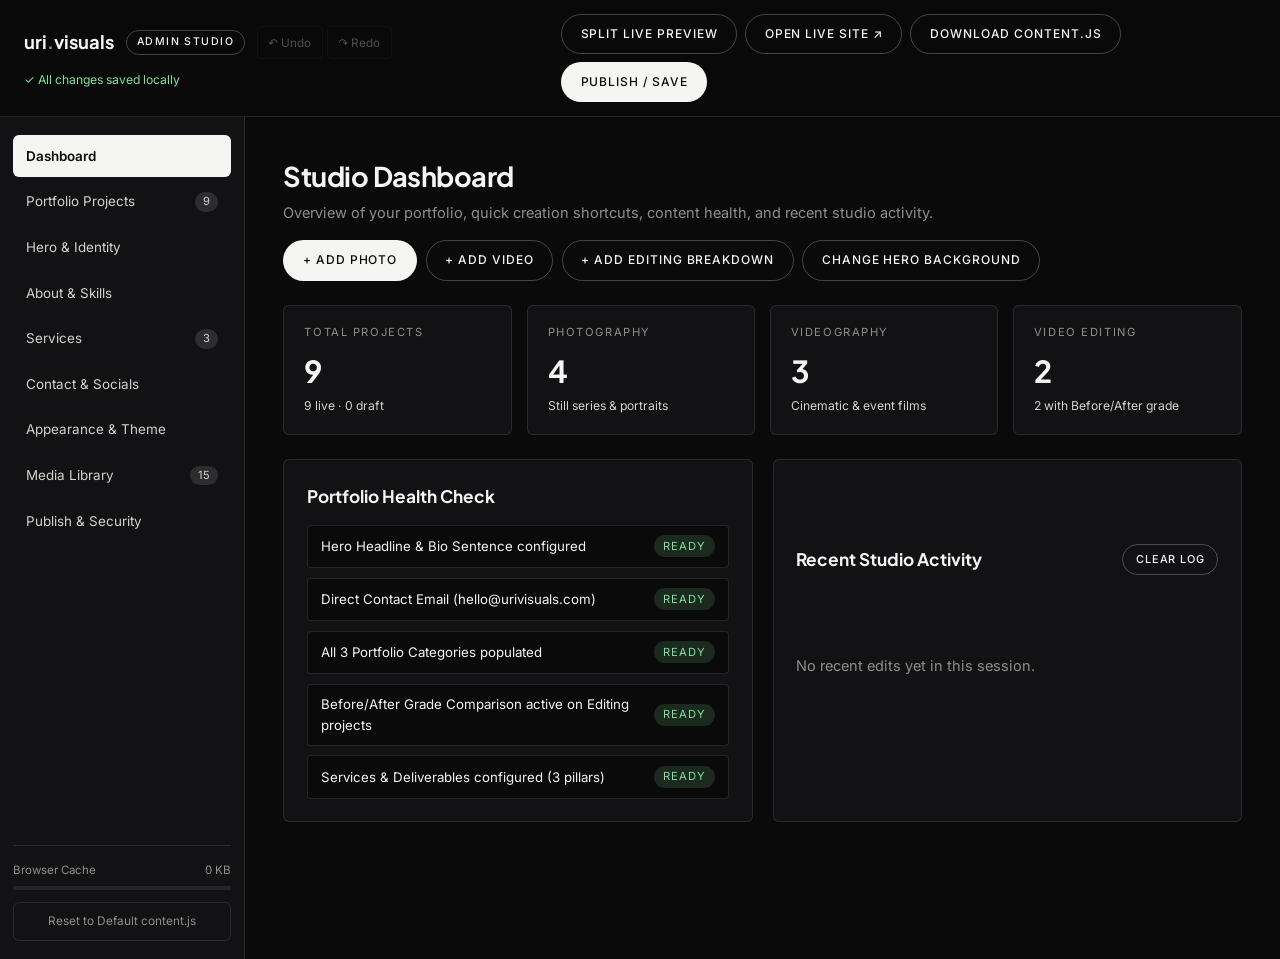
==== commit 000e0578: "Add dedicated Hero Background Manager in Admin Studio" ====
--- a/admin.html
+++ b/admin.html
@@ -109,6 +109,7 @@
             <button type="button" class="btn btn--light" data-quick-add="photography">+ Add Photo</button>
             <button type="button" class="btn btn--ghost" data-quick-add="videography">+ Add Video</button>
             <button type="button" class="btn btn--ghost" data-quick-add="editing">+ Add Editing Breakdown</button>
+            <button type="button" class="btn btn--ghost" id="jumpHeroBgBtn">Change Hero Background</button>
           </div>
         </div>
 
@@ -182,8 +183,80 @@
           </div>
         </div>
 
-        <div class="card">
-          <h2>1. Brand Identity</h2>
+        <!-- DEDICATED HERO BACKGROUND STUDIO -->
+        <div class="card" id="heroBgCard">
+          <div class="card__head">
+            <div>
+              <h2>1. Hero Page Background Manager</h2>
+              <p class="muted">Choose between a looping video, a static photograph, or a minimal dark studio background.</p>
+            </div>
+            <span class="badge" id="heroBgModeBadge">VIDEO MODE</span>
+          </div>
+
+          <!-- Live Visual Preview of Hero Background -->
+          <div class="hero-bg-preview" id="heroBgPreviewBox" style="position:relative;height:210px;border-radius:6px;overflow:hidden;border:1px solid var(--line-strong);background:#0a0a0a;display:flex;align-items:flex-end;padding:1.25rem">
+            <img id="adminHeroPreviewImg" alt="" style="position:absolute;inset:0;width:100%;height:100%;object-fit:cover" hidden />
+            <video id="adminHeroPreviewVid" autoplay muted loop playsinline style="position:absolute;inset:0;width:100%;height:100%;object-fit:cover"></video>
+            <div id="adminHeroPreviewOverlay" style="position:absolute;inset:0;background:linear-gradient(180deg,rgba(10,10,10,0.65),rgba(10,10,10,0.92))"></div>
+            <div style="position:relative;z-index:1">
+              <span class="eyebrow" style="margin:0">Live Hero Background Preview</span>
+              <strong style="display:block;font-family:var(--display);font-size:1.35rem">Capturing Moments. Creating Stories.</strong>
+            </div>
+          </div>
+
+          <div class="field-grid">
+            <label class="field">
+              <span>Background Mode</span>
+              <select id="heroBgModeSelect">
+                <option value="image">Photograph / Static Image</option>
+                <option value="video">Looping Background Video (.mp4 / .webm)</option>
+                <option value="solid">Minimal Dark Studio (No Media)</option>
+              </select>
+            </label>
+            <div class="field">
+              <span>Quick Studio Presets (1-Click)</span>
+              <div class="btn-row" style="padding-top:0.2rem">
+                <button type="button" class="icon-btn" data-hero-preset="image" data-src="https://picsum.photos/seed/uri-hero-editorial/1920/1080">Editorial Photo</button>
+                <button type="button" class="icon-btn" data-hero-preset="image" data-src="https://picsum.photos/seed/uri-cinema-noir/1920/1080">Noir Street</button>
+                <button type="button" class="icon-btn" data-hero-preset="image" data-src="https://picsum.photos/seed/uri-mist-ridge/1920/1080">Misty Ridge</button>
+                <button type="button" class="icon-btn" data-hero-preset="video" data-src="https://interactive-examples.mdn.mozilla.net/media/cc0-videos/flower.mp4">Default Video</button>
+              </div>
+            </div>
+          </div>
+
+          <div class="field">
+            <span>Hero Background Photograph (used in Photo Mode &amp; as Video fallback poster)</span>
+            <div class="upload-row">
+              <input type="text" data-path="hero.bgImage" id="heroBgImageInput" placeholder="assets/hero.jpg or https://..." />
+              <label class="btn btn--light upload-btn">
+                Upload Background Photo
+                <input type="file" accept="image/*" id="uploadHeroPhotoInput" hidden />
+              </label>
+            </div>
+          </div>
+
+          <div class="field" id="heroVideoFieldWrap">
+            <span>Hero Looping Video URL / Path (<code>.mp4</code> or <code>.webm</code> — used when Mode is Looping Video)</span>
+            <div class="upload-row">
+              <input type="text" data-path="hero.video" id="heroVideoUrlInput" placeholder="assets/hero-loop.mp4 or https://..." />
+              <button type="button" class="btn btn--ghost" id="usePhotoOnlyBtn" title="Switch to Photograph Mode">Use Photo Only</button>
+            </div>
+          </div>
+
+          <div class="field-grid">
+            <label class="field">
+              <span>Overlay Darkness (<span id="overlayValLabel">65%</span>)</span>
+              <input type="range" id="heroOverlayRange" min="15" max="90" value="65" />
+            </label>
+            <label class="field">
+              <span>Black &amp; White / Desaturation (<span id="grayValLabel">18%</span>)</span>
+              <input type="range" id="heroGrayRange" min="0" max="100" value="18" />
+            </label>
+          </div>
+        </div>
+
+        <div class="card">
+          <h2>2. Brand Identity</h2>
           <div class="field-grid">
             <label class="field">
               <span>Browser Tab Name</span>
@@ -249,20 +322,6 @@
               <span>Secondary Button Label</span>
               <input type="text" data-path="hero.secondaryCta" />
             </label>
-          </div>
-          <label class="field">
-            <span>Background Video URL / Path (<code>.mp4</code> or <code>.webm</code>, leave empty for image only)</span>
-            <input type="text" data-path="hero.video" placeholder="assets/hero.mp4 or https://..." />
-          </label>
-          <div class="field">
-            <span>Hero Background Poster Image</span>
-            <div class="upload-row">
-              <input type="text" data-path="hero.poster" placeholder="assets/hero.jpg or https://..." />
-              <label class="btn btn--ghost upload-btn">
-                Upload Image
-                <input type="file" accept="image/*" data-upload-target="hero.poster" hidden />
-              </label>
-            </div>
           </div>
         </div>
       </section>
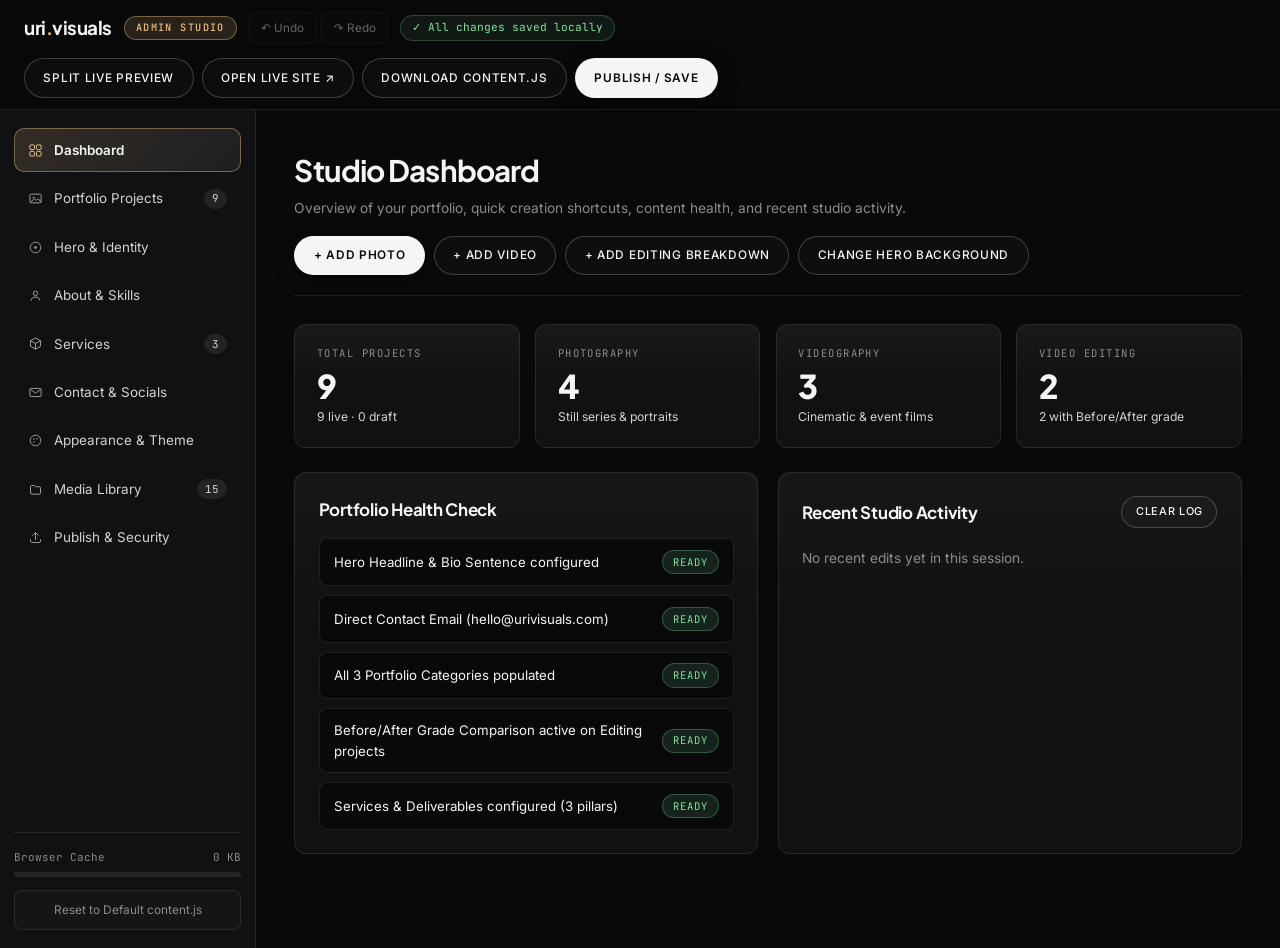
==== commit 42f5ee18: "Redesign portfolio & Admin Studio with Cinematic Editorial Bento UI and Dark/Light mode" ====
--- a/admin.html
+++ b/admin.html
@@ -8,7 +8,7 @@
   <link rel="icon" type="image/svg+xml" href="assets/brand/favicon.svg" />
   <link rel="preconnect" href="https://fonts.googleapis.com" />
   <link rel="preconnect" href="https://fonts.gstatic.com" crossorigin />
-  <link href="https://fonts.googleapis.com/css2?family=Inter:wght@300;400;500;600&family=Plus+Jakarta+Sans:wght@600;700;800&display=swap" rel="stylesheet" />
+  <link href="https://fonts.googleapis.com/css2?family=Inter:wght@300;400;500;600&family=JetBrains+Mono:wght@400;500&family=Plus+Jakarta+Sans:wght@600;700;800&display=swap" rel="stylesheet" />
   <link rel="stylesheet" href="css/admin.css" />
 </head>
 <body>
@@ -53,34 +53,61 @@
     <aside class="sidebar">
       <nav class="sidebar__nav" aria-label="Admin sections">
         <button type="button" class="nav-item is-active" data-tab="dashboard">
-          <span>Dashboard</span>
+          <span class="nav-item__label">
+            <svg width="15" height="15" viewBox="0 0 24 24" fill="none" aria-hidden="true"><rect x="3" y="3" width="7.5" height="7.5" rx="1.8" stroke="currentColor" stroke-width="1.6"/><rect x="13.5" y="3" width="7.5" height="7.5" rx="1.8" stroke="currentColor" stroke-width="1.6"/><rect x="3" y="13.5" width="7.5" height="7.5" rx="1.8" stroke="currentColor" stroke-width="1.6"/><rect x="13.5" y="13.5" width="7.5" height="7.5" rx="1.8" stroke="currentColor" stroke-width="1.6"/></svg>
+            <span>Dashboard</span>
+          </span>
         </button>
         <button type="button" class="nav-item" data-tab="portfolio">
-          <span>Portfolio Projects</span>
+          <span class="nav-item__label">
+            <svg width="15" height="15" viewBox="0 0 24 24" fill="none" aria-hidden="true"><rect x="3" y="5" width="18" height="14" rx="2" stroke="currentColor" stroke-width="1.6"/><circle cx="9" cy="10.5" r="1.5" fill="currentColor"/><path d="M5 17L10.5 12L14 15L16.5 12.5L20 17" stroke="currentColor" stroke-width="1.6" stroke-linecap="round" stroke-linejoin="round"/></svg>
+            <span>Portfolio Projects</span>
+          </span>
           <span class="nav-item__count" id="workCountBadge">0</span>
         </button>
         <button type="button" class="nav-item" data-tab="hero">
-          <span>Hero &amp; Identity</span>
+          <span class="nav-item__label">
+            <svg width="15" height="15" viewBox="0 0 24 24" fill="none" aria-hidden="true"><circle cx="12" cy="12" r="8.5" stroke="currentColor" stroke-width="1.6"/><circle cx="12" cy="12" r="2.2" fill="currentColor"/></svg>
+            <span>Hero &amp; Identity</span>
+          </span>
         </button>
         <button type="button" class="nav-item" data-tab="about">
-          <span>About &amp; Skills</span>
+          <span class="nav-item__label">
+            <svg width="15" height="15" viewBox="0 0 24 24" fill="none" aria-hidden="true"><circle cx="12" cy="8.5" r="3.5" stroke="currentColor" stroke-width="1.6"/><path d="M5 19.5C5.8 16 8.5 14.5 12 14.5C15.5 14.5 18.2 16 19 19.5" stroke="currentColor" stroke-width="1.6" stroke-linecap="round"/></svg>
+            <span>About &amp; Skills</span>
+          </span>
         </button>
         <button type="button" class="nav-item" data-tab="services">
-          <span>Services</span>
+          <span class="nav-item__label">
+            <svg width="15" height="15" viewBox="0 0 24 24" fill="none" aria-hidden="true"><path d="M12 3L20 7.5V16.5L12 21L4 16.5V7.5L12 3Z" stroke="currentColor" stroke-width="1.6" stroke-linejoin="round"/><path d="M12 12V21M12 12L20 7.5M12 12L4 7.5" stroke="currentColor" stroke-width="1.6"/></svg>
+            <span>Services</span>
+          </span>
           <span class="nav-item__count" id="servicesCountBadge">0</span>
         </button>
         <button type="button" class="nav-item" data-tab="contact">
-          <span>Contact &amp; Socials</span>
+          <span class="nav-item__label">
+            <svg width="15" height="15" viewBox="0 0 24 24" fill="none" aria-hidden="true"><rect x="3" y="5.5" width="18" height="13" rx="2" stroke="currentColor" stroke-width="1.6"/><path d="M4.5 7.5L12 13L19.5 7.5" stroke="currentColor" stroke-width="1.6" stroke-linecap="round" stroke-linejoin="round"/></svg>
+            <span>Contact &amp; Socials</span>
+          </span>
         </button>
         <button type="button" class="nav-item" data-tab="appearance">
-          <span>Appearance &amp; Theme</span>
+          <span class="nav-item__label">
+            <svg width="15" height="15" viewBox="0 0 24 24" fill="none" aria-hidden="true"><circle cx="12" cy="12" r="8.5" stroke="currentColor" stroke-width="1.6"/><circle cx="9.5" cy="9.5" r="1.2" fill="currentColor"/><circle cx="14.5" cy="9.5" r="1.2" fill="currentColor"/><circle cx="9.5" cy="14.5" r="1.2" fill="currentColor"/></svg>
+            <span>Appearance &amp; Theme</span>
+          </span>
         </button>
         <button type="button" class="nav-item" data-tab="media">
-          <span>Media Library</span>
+          <span class="nav-item__label">
+            <svg width="15" height="15" viewBox="0 0 24 24" fill="none" aria-hidden="true"><path d="M4 7.5C4 6.4 4.9 5.5 6 5.5H10L12 7.5H18C19.1 7.5 20 8.4 20 9.5V17.5C20 18.6 19.1 19.5 18 19.5H6C4.9 19.5 4 18.6 4 17.5V7.5Z" stroke="currentColor" stroke-width="1.6" stroke-linejoin="round"/></svg>
+            <span>Media Library</span>
+          </span>
           <span class="nav-item__count" id="mediaCountBadge">0</span>
         </button>
         <button type="button" class="nav-item" data-tab="publish">
-          <span>Publish &amp; Security</span>
+          <span class="nav-item__label">
+            <svg width="15" height="15" viewBox="0 0 24 24" fill="none" aria-hidden="true"><path d="M12 15V4M12 4L7.5 8.5M12 4L16.5 8.5" stroke="currentColor" stroke-width="1.6" stroke-linecap="round" stroke-linejoin="round"/><path d="M4 15.5V18C4 19.1 4.9 20 6 20H18C19.1 20 20 19.1 20 18V15.5" stroke="currentColor" stroke-width="1.6" stroke-linecap="round"/></svg>
+            <span>Publish &amp; Security</span>
+          </span>
         </button>
       </nav>
 
@@ -194,13 +221,13 @@
           </div>
 
           <!-- Live Visual Preview of Hero Background -->
-          <div class="hero-bg-preview" id="heroBgPreviewBox" style="position:relative;height:210px;border-radius:6px;overflow:hidden;border:1px solid var(--line-strong);background:#0a0a0a;display:flex;align-items:flex-end;padding:1.25rem">
-            <img id="adminHeroPreviewImg" alt="" style="position:absolute;inset:0;width:100%;height:100%;object-fit:cover" hidden />
-            <video id="adminHeroPreviewVid" autoplay muted loop playsinline style="position:absolute;inset:0;width:100%;height:100%;object-fit:cover"></video>
-            <div id="adminHeroPreviewOverlay" style="position:absolute;inset:0;background:linear-gradient(180deg,rgba(10,10,10,0.65),rgba(10,10,10,0.92))"></div>
-            <div style="position:relative;z-index:1">
-              <span class="eyebrow" style="margin:0">Live Hero Background Preview</span>
-              <strong style="display:block;font-family:var(--display);font-size:1.35rem">Capturing Moments. Creating Stories.</strong>
+          <div class="hero-bg-preview" id="heroBgPreviewBox">
+            <img id="adminHeroPreviewImg" class="hero-bg-preview__media" alt="" hidden />
+            <video id="adminHeroPreviewVid" class="hero-bg-preview__media" autoplay muted loop playsinline></video>
+            <div id="adminHeroPreviewOverlay" class="hero-bg-preview__overlay"></div>
+            <div class="hero-bg-preview__content">
+              <span class="eyebrow">Live Hero Background Preview</span>
+              <strong class="hero-bg-preview__title">Capturing Moments. Creating Stories.</strong>
             </div>
           </div>
 
@@ -282,7 +309,7 @@
         </div>
 
         <div class="card">
-          <h2>2. Opening Shutter Animation</h2>
+          <h2>3. Opening Shutter Animation</h2>
           <label class="checkbox-row">
             <input type="checkbox" id="introEnabledInput" />
             <span>Enable opening shutter animation when visiting the website</span>
@@ -300,7 +327,7 @@
         </div>
 
         <div class="card">
-          <h2>3. Homepage Hero Section</h2>
+          <h2>4. Homepage Hero Section</h2>
           <label class="field">
             <span>Main Headline (use Enter for line breaks)</span>
             <textarea rows="2" data-path="hero.headline"></textarea>
@@ -339,7 +366,7 @@
           <h2>Portrait &amp; Headline</h2>
           <div class="about-preview-row">
             <img id="aboutPortraitPreview" class="portrait-thumb" alt="Portrait preview" />
-            <div style="flex:1;display:grid;gap:0.85rem">
+            <div class="about-preview-fields">
               <div class="field">
                 <span>Portrait Photo URL or Upload</span>
                 <div class="upload-row">
@@ -467,11 +494,31 @@
 
         <div class="card">
           <h2>Studio Color Presets</h2>
-          <div class="btn-row">
-            <button type="button" class="btn btn--ghost" data-theme-preset="studio">Studio Black (Default)</button>
-            <button type="button" class="btn btn--ghost" data-theme-preset="obsidian">Pure Obsidian</button>
-            <button type="button" class="btn btn--ghost" data-theme-preset="warm">Warm Espresso</button>
-            <button type="button" class="btn btn--ghost" data-theme-preset="slate">Editorial Slate</button>
+          <div class="preset-grid">
+            <button type="button" class="preset-btn" data-theme-preset="studio">
+              <span class="preset-swatches" aria-hidden="true">
+                <i style="background:#0a0a0a"></i><i style="background:#121213"></i><i style="background:#f5f5f3"></i><i style="background:#e8c07d"></i>
+              </span>
+              <span>Studio Black (Default)</span>
+            </button>
+            <button type="button" class="preset-btn" data-theme-preset="obsidian">
+              <span class="preset-swatches" aria-hidden="true">
+                <i style="background:#050505"></i><i style="background:#0d0d0f"></i><i style="background:#ffffff"></i><i style="background:#c8c8c8"></i>
+              </span>
+              <span>Pure Obsidian</span>
+            </button>
+            <button type="button" class="preset-btn" data-theme-preset="warm">
+              <span class="preset-swatches" aria-hidden="true">
+                <i style="background:#0e0c0a"></i><i style="background:#171412"></i><i style="background:#f7f3eb"></i><i style="background:#d8cbb8"></i>
+              </span>
+              <span>Warm Espresso</span>
+            </button>
+            <button type="button" class="preset-btn" data-theme-preset="slate">
+              <span class="preset-swatches" aria-hidden="true">
+                <i style="background:#0b0d10"></i><i style="background:#12161b"></i><i style="background:#f2f5f8"></i><i style="background:#c3ccd6"></i>
+              </span>
+              <span>Editorial Slate</span>
+            </button>
           </div>
         </div>
 
@@ -604,10 +651,10 @@
       <div class="preview-pane__bar">
         <span>Live Website Preview</span>
         <div class="btn-row">
-          <button type="button" class="icon-btn" data-vp="100%">Desktop</button>
+          <button type="button" class="icon-btn is-active" data-vp="100%">Desktop</button>
           <button type="button" class="icon-btn" data-vp="768px">Tablet</button>
           <button type="button" class="icon-btn" data-vp="390px">Mobile</button>
-          <button type="button" class="icon-btn" id="refreshPreviewBtn">↻</button>
+          <button type="button" class="icon-btn" id="refreshPreviewBtn" title="Reload preview">↻</button>
         </div>
       </div>
       <div class="preview-pane__stage">
@@ -696,6 +743,24 @@
 
         <!-- Live Modal Media Preview -->
         <div class="modal-preview" id="modalLivePreview"></div>
+
+        <!-- INSTAGRAM-STYLE MULTI-FILE CAROUSEL BUILDER -->
+        <div class="card card--nested">
+          <div class="card__head">
+            <div>
+              <h3>Attached Files / Carousel Slides (<span id="modalSlidesCount">1</span>)</h3>
+              <p class="muted">Attach 1 or more photos and videos to this project (like an Instagram carousel post). Slide #1 is the cover.</p>
+            </div>
+            <div class="btn-row">
+              <label class="btn btn--light btn--sm upload-btn">
+                + Upload 1 or More Photos
+                <input type="file" accept="image/*" id="multiGalleryUpload" multiple hidden />
+              </label>
+              <button type="button" class="btn btn--ghost btn--sm" id="addSlideRowBtn">+ Add Photo / Video Slide</button>
+            </div>
+          </div>
+          <div id="modalGalleryList" class="stack-list"></div>
+        </div>
 
         <label class="field">
           <span>Project Summary / Story</span>
--- a/css/admin.css
+++ b/css/admin.css
@@ -1,48 +1,80 @@
 /* ==========================================================
-   uri.visuals — Admin Studio Styles (Full Studio Suite)
+   uri.visuals — Admin Studio Styles (Modern Studio Suite)
+   Cohesive Obsidian + Tungsten Gold Pro-App Design System
    ========================================================== */
 :root {
-  --bg: #0a0a0a;
-  --bg-2: #121214;
-  --bg-3: #19191d;
-  --line: rgba(255, 255, 255, 0.1);
-  --line-strong: rgba(255, 255, 255, 0.24);
+  --bg: #09090b;
+  --bg-2: #111114;
+  --bg-3: #18181d;
+  --bg-4: #202026;
+  --line: rgba(255, 255, 255, 0.09);
+  --line-strong: rgba(255, 255, 255, 0.2);
   --text: #f5f5f3;
   --neutral: #d4d2cc;
-  --muted: #8f8f8a;
+  --muted: #8b8b90;
+  --accent: #e8c07d;
+  --accent-soft: rgba(232, 192, 125, 0.14);
+  --accent-line: rgba(232, 192, 125, 0.42);
   --danger: #ff6b6b;
   --success: #7ee29a;
   --info: #8ec5ff;
+
   --display: "Plus Jakarta Sans", "Inter", system-ui, sans-serif;
   --sans: "Inter", system-ui, -apple-system, sans-serif;
+  --mono: "JetBrains Mono", ui-monospace, SFMono-Regular, Menlo, monospace;
+
+  --radius-sm: 8px;
+  --radius-md: 12px;
+  --radius-lg: 16px;
+  --ease: cubic-bezier(0.22, 1, 0.36, 1);
+  --topbar-h: 62px;
 }
 
 *, *::before, *::after { box-sizing: border-box; }
+html { color-scheme: dark; }
 body {
   margin: 0;
   background: var(--bg);
   color: var(--text);
   font-family: var(--sans);
-  font-size: 0.91rem;
+  font-size: 0.9rem;
   line-height: 1.55;
   -webkit-font-smoothing: antialiased;
+  text-rendering: optimizeLegibility;
+}
+::selection {
+  background: var(--accent);
+  color: #09090b;
 }
 a { color: inherit; text-decoration: none; }
 button { font: inherit; color: inherit; cursor: pointer; background: none; border: 0; }
-button:disabled { opacity: 0.35; cursor: not-allowed; }
-.muted { color: var(--muted); margin: 0.25rem 0 0; }
+button:disabled { opacity: 0.46; cursor: not-allowed; }
+:focus-visible {
+  outline: 2px solid var(--accent);
+  outline-offset: 2px;
+  border-radius: 6px;
+}
+.muted { color: var(--muted); margin: 0.25rem 0 0; font-size: 0.86rem; }
 code {
-  padding: 0.14rem 0.42rem;
-  border-radius: 4px;
-  background: rgba(255, 255, 255, 0.08);
-  font-size: 0.8rem;
+  padding: 0.14rem 0.45rem;
+  border-radius: 5px;
+  border: 1px solid var(--line);
+  background: rgba(255, 255, 255, 0.06);
+  font-family: var(--mono);
+  font-size: 0.76rem;
+  color: var(--accent);
 }
 .eyebrow {
-  margin: 0 0 0.5rem;
-  font-size: 0.68rem;
-  letter-spacing: 0.22em;
+  margin: 0 0 0.45rem;
+  font-family: var(--mono);
+  font-size: 0.66rem;
+  letter-spacing: 0.2em;
   text-transform: uppercase;
-  color: var(--muted);
+  color: var(--accent);
+}
+.status-msg {
+  font-size: 0.82rem;
+  color: var(--neutral);
 }
 
 /* ---------- Buttons ---------- */
@@ -51,56 +83,103 @@
   align-items: center;
   justify-content: center;
   gap: 0.45rem;
-  padding: 0.62rem 1.15rem;
+  padding: 0.6rem 1.15rem;
   border-radius: 999px;
   border: 1px solid transparent;
-  font-size: 0.75rem;
+  font-size: 0.74rem;
   font-weight: 500;
-  letter-spacing: 0.08em;
+  letter-spacing: 0.06em;
   text-transform: uppercase;
-  transition: background 0.2s, color 0.2s, border-color 0.2s, transform 0.2s;
+  transition: background 0.22s, color 0.22s, border-color 0.22s, transform 0.22s var(--ease), box-shadow 0.22s;
   white-space: nowrap;
 }
 .btn:hover:not(:disabled) { transform: translateY(-1px); }
-.btn--sm { padding: 0.38rem 0.78rem; font-size: 0.68rem; }
-.btn--light { background: var(--text); color: var(--bg); }
-.btn--light:hover { background: #ffffff; }
-.btn--ghost { border-color: var(--line-strong); color: var(--text); }
-.btn--ghost:hover { border-color: var(--text); background: rgba(255, 255, 255, 0.06); }
-.btn--danger { background: rgba(255, 107, 107, 0.14); border-color: var(--danger); color: var(--danger); }
-.btn--danger:hover { background: var(--danger); color: #0a0a0a; }
-.btn--success { background: var(--success); color: #0a0a0a; }
+.btn:active:not(:disabled) { transform: translateY(0); }
+.btn--sm { padding: 0.4rem 0.85rem; font-size: 0.68rem; }
+.btn--light {
+  background: var(--text);
+  color: var(--bg);
+  font-weight: 600;
+  box-shadow: 0 6px 20px rgba(0, 0, 0, 0.35), inset 0 1px 0 rgba(255, 255, 255, 0.45);
+}
+.btn--light:hover:not(:disabled) {
+  background: #ffffff;
+  box-shadow: 0 8px 24px rgba(232, 192, 125, 0.16);
+}
+.btn--ghost {
+  border-color: var(--line-strong);
+  background: rgba(255, 255, 255, 0.025);
+  color: var(--text);
+}
+.btn--ghost:hover:not(:disabled) {
+  border-color: rgba(255, 255, 255, 0.45);
+  background: rgba(255, 255, 255, 0.07);
+}
+.btn--ghost.is-active {
+  border-color: var(--accent-line);
+  background: var(--accent-soft);
+  color: var(--accent);
+}
+.btn--danger {
+  background: rgba(255, 107, 107, 0.12);
+  border-color: rgba(255, 107, 107, 0.45);
+  color: var(--danger);
+}
+.btn--danger:hover:not(:disabled) {
+  background: var(--danger);
+  border-color: var(--danger);
+  color: #09090b;
+}
+.btn--success {
+  background: var(--success);
+  color: #09090b;
+  font-weight: 600;
+}
 
 /* ---------- Passcode Lock Screen ---------- */
 .lock-screen {
   position: fixed;
   inset: 0;
   z-index: 300;
-  background: rgba(8, 8, 9, 0.96);
-  backdrop-filter: blur(18px);
+  background:
+    radial-gradient(60% 55% at 50% 20%, rgba(232, 192, 125, 0.08), transparent 65%),
+    rgba(7, 7, 9, 0.94);
+  backdrop-filter: blur(22px);
+  -webkit-backdrop-filter: blur(22px);
   display: grid;
   place-items: center;
   padding: 1.5rem;
 }
 .lock-screen[hidden] { display: none; }
 .lock-card {
-  width: min(420px, 100%);
-  padding: 2rem;
+  width: min(430px, 100%);
+  padding: 2.15rem;
   background: var(--bg-2);
   border: 1px solid var(--line-strong);
-  border-radius: 8px;
+  border-radius: var(--radius-lg);
+  box-shadow: 0 32px 80px rgba(0, 0, 0, 0.65), inset 0 1px 0 rgba(255, 255, 255, 0.07);
   display: grid;
   gap: 1rem;
 }
-.lock-card h2 { margin: 0; font-family: var(--display); }
+.lock-card h2 {
+  margin: 0;
+  font-family: var(--display);
+  font-size: 1.45rem;
+  letter-spacing: -0.025em;
+}
 .lock-card input {
   width: 100%;
-  padding: 0.78rem 0.95rem;
+  padding: 0.82rem 1rem;
   background: var(--bg);
   border: 1px solid var(--line-strong);
-  border-radius: 4px;
+  border-radius: var(--radius-sm);
   color: var(--text);
   font: inherit;
+}
+.lock-card input:focus {
+  outline: none;
+  border-color: var(--accent);
+  box-shadow: 0 0 0 3px var(--accent-soft);
 }
 .lock-error {
   margin: 0;
@@ -113,13 +192,16 @@
   position: sticky;
   top: 0;
   z-index: 40;
-  display: flex;
+  min-height: var(--topbar-h);
+  display: flex;
+  flex-wrap: wrap;
   align-items: center;
   justify-content: space-between;
-  gap: 1rem;
-  padding: 0.85rem 1.5rem;
-  background: rgba(10, 10, 10, 0.92);
-  backdrop-filter: blur(14px);
+  gap: 0.85rem 1.25rem;
+  padding: 0.72rem 1.5rem;
+  background: rgba(9, 9, 11, 0.86);
+  backdrop-filter: blur(18px) saturate(140%);
+  -webkit-backdrop-filter: blur(18px) saturate(140%);
   border-bottom: 1px solid var(--line);
 }
 .topbar__left {
@@ -130,15 +212,19 @@
 }
 .topbar__brand {
   font-family: var(--display);
-  font-size: 1.15rem;
+  font-size: 1.18rem;
   font-weight: 700;
-}
-.topbar__brand span { color: var(--muted); }
+  letter-spacing: -0.025em;
+}
+.topbar__brand span { color: var(--accent); }
 .topbar__badge {
-  padding: 0.2rem 0.6rem;
+  padding: 0.22rem 0.68rem;
   border-radius: 999px;
-  border: 1px solid var(--line-strong);
-  font-size: 0.66rem;
+  border: 1px solid var(--accent-line);
+  background: var(--accent-soft);
+  color: var(--accent);
+  font-family: var(--mono);
+  font-size: 0.64rem;
   font-weight: 500;
   letter-spacing: 0.14em;
   text-transform: uppercase;
@@ -148,7 +234,15 @@
   gap: 0.3rem;
 }
 .topbar__status {
-  font-size: 0.76rem;
+  display: inline-flex;
+  align-items: center;
+  gap: 0.35rem;
+  padding: 0.22rem 0.68rem;
+  border-radius: 999px;
+  background: rgba(126, 226, 154, 0.08);
+  border: 1px solid rgba(126, 226, 154, 0.24);
+  font-family: var(--mono);
+  font-size: 0.7rem;
   color: var(--success);
 }
 .topbar__actions {
@@ -161,18 +255,22 @@
 /* ---------- Workspace Layout ---------- */
 .workspace {
   display: grid;
-  grid-template-columns: 245px 1fr;
-  min-height: calc(100vh - 58px);
+  grid-template-columns: 256px minmax(0, 1fr);
+  min-height: calc(100vh - var(--topbar-h));
 }
 .workspace.has-preview {
-  grid-template-columns: 220px 1fr 45%;
+  grid-template-columns: 215px minmax(420px, 1fr) minmax(360px, 43%);
 }
 
 /* ---------- Sidebar ---------- */
 .sidebar {
+  position: sticky;
+  top: var(--topbar-h);
+  height: calc(100vh - var(--topbar-h));
+  overflow-y: auto;
   background: var(--bg-2);
   border-right: 1px solid var(--line);
-  padding: 1.15rem 0.8rem;
+  padding: 1.15rem 0.85rem;
   display: flex;
   flex-direction: column;
   justify-content: space-between;
@@ -180,42 +278,74 @@
 }
 .sidebar__nav {
   display: grid;
-  gap: 0.25rem;
+  gap: 0.28rem;
 }
 .nav-item {
   width: 100%;
   display: flex;
   align-items: center;
   justify-content: space-between;
-  padding: 0.65rem 0.85rem;
-  border-radius: 6px;
+  gap: 0.5rem;
+  padding: 0.66rem 0.85rem;
+  border-radius: 10px;
+  border: 1px solid transparent;
   font-size: 0.84rem;
+  font-weight: 400;
   color: var(--neutral);
   text-align: left;
-  transition: background 0.2s, color 0.2s;
-}
-.nav-item:hover { background: rgba(255, 255, 255, 0.05); color: var(--text); }
+  transition: background 0.2s, color 0.2s, border-color 0.2s;
+}
+.nav-item__label {
+  display: inline-flex;
+  align-items: center;
+  gap: 0.65rem;
+  min-width: 0;
+}
+.nav-item__label svg {
+  flex-shrink: 0;
+  opacity: 0.72;
+  transition: opacity 0.2s, color 0.2s;
+}
+.nav-item:hover {
+  background: rgba(255, 255, 255, 0.05);
+  color: var(--text);
+}
+.nav-item:hover .nav-item__label svg { opacity: 1; }
 .nav-item.is-active {
-  background: var(--text);
-  color: var(--bg);
+  background: linear-gradient(135deg, rgba(232, 192, 125, 0.16), rgba(255, 255, 255, 0.06));
+  border-color: var(--accent-line);
+  color: var(--text);
   font-weight: 600;
 }
+.nav-item.is-active .nav-item__label svg {
+  color: var(--accent);
+  opacity: 1;
+}
 .nav-item__count {
-  padding: 0.08rem 0.48rem;
+  padding: 0.1rem 0.5rem;
   border-radius: 999px;
-  font-size: 0.7rem;
-  background: rgba(128, 128, 128, 0.25);
-}
+  font-family: var(--mono);
+  font-size: 0.68rem;
+  background: rgba(255, 255, 255, 0.08);
+  color: var(--neutral);
+}
+.nav-item.is-active .nav-item__count {
+  background: var(--accent);
+  color: #09090b;
+  font-weight: 600;
+}
+
 .sidebar__footer {
   padding-top: 1rem;
   border-top: 1px solid var(--line);
   display: grid;
-  gap: 0.75rem;
+  gap: 0.8rem;
 }
 .storage-meter {
   display: grid;
-  gap: 0.35rem;
-  font-size: 0.72rem;
+  gap: 0.4rem;
+  font-family: var(--mono);
+  font-size: 0.68rem;
   color: var(--muted);
 }
 .storage-meter__head {
@@ -223,7 +353,7 @@
   justify-content: space-between;
 }
 .storage-meter__bar {
-  height: 4px;
+  height: 5px;
   border-radius: 999px;
   background: rgba(255, 255, 255, 0.08);
   overflow: hidden;
@@ -232,76 +362,100 @@
   display: block;
   height: 100%;
   width: 0%;
-  background: var(--text);
-  transition: width 0.3s;
+  border-radius: 999px;
+  background: linear-gradient(90deg, var(--accent), var(--text));
+  transition: width 0.35s var(--ease);
 }
 .btn-reset {
   width: 100%;
-  padding: 0.58rem;
-  border-radius: 6px;
-  border: 1px solid var(--line);
+  padding: 0.6rem 0.75rem;
+  border-radius: var(--radius-sm);
+  border: 1px solid var(--line);
+  background: rgba(255, 255, 255, 0.02);
   font-size: 0.74rem;
   color: var(--muted);
+  transition: border-color 0.2s, color 0.2s, background 0.2s;
 }
 .btn-reset:hover {
-  border-color: var(--danger);
+  border-color: rgba(255, 107, 107, 0.5);
+  background: rgba(255, 107, 107, 0.08);
   color: var(--danger);
 }
 
 /* ---------- Main Editor ---------- */
 .editor {
-  padding: clamp(1.5rem, 3vw, 2.4rem);
-  max-width: 1120px;
+  padding: clamp(1.5rem, 3vw, 2.5rem);
+  max-width: 1140px;
   width: 100%;
-}
-.tab-pane { display: none; }
+  min-width: 0;
+}
+.tab-pane {
+  display: none;
+  animation: paneIn 0.25s var(--ease);
+}
+@keyframes paneIn {
+  from { opacity: 0; transform: translateY(6px); }
+  to { opacity: 1; transform: none; }
+}
 .tab-pane.is-active { display: block; }
 .pane-head {
   display: flex;
   flex-wrap: wrap;
   align-items: flex-start;
   justify-content: space-between;
-  gap: 1rem;
-  margin-bottom: 1.5rem;
+  gap: 1rem 1.5rem;
+  margin-bottom: 1.75rem;
+  padding-bottom: 1.25rem;
+  border-bottom: 1px solid var(--line);
 }
 .pane-head h1 {
   margin: 0;
   font-family: var(--display);
-  font-size: 1.7rem;
+  font-size: clamp(1.5rem, 2.4vw, 1.85rem);
   font-weight: 700;
-  letter-spacing: -0.02em;
+  letter-spacing: -0.03em;
 }
 
 /* ---------- Dashboard Stats & Columns ---------- */
 .stat-grid {
   display: grid;
-  grid-template-columns: repeat(auto-fit, minmax(165px, 1fr));
-  gap: 0.9rem;
+  grid-template-columns: repeat(auto-fit, minmax(175px, 1fr));
+  gap: 0.95rem;
   margin-bottom: 1.5rem;
 }
 .stat-card {
-  padding: 1.15rem 1.25rem;
-  background: var(--bg-2);
-  border: 1px solid var(--line);
-  border-radius: 6px;
+  position: relative;
+  padding: 1.25rem 1.35rem;
+  background: linear-gradient(180deg, rgba(255, 255, 255, 0.03) 0%, transparent 55%), var(--bg-2);
+  border: 1px solid var(--line);
+  border-radius: var(--radius-md);
+  transition: border-color 0.25s, transform 0.25s var(--ease);
+}
+.stat-card:hover {
+  border-color: var(--line-strong);
+  transform: translateY(-2px);
 }
 .stat-card__label {
   display: block;
-  font-size: 0.7rem;
+  font-family: var(--mono);
+  font-size: 0.66rem;
   letter-spacing: 0.14em;
   text-transform: uppercase;
   color: var(--muted);
 }
 .stat-card__value {
   display: block;
-  margin-top: 0.35rem;
+  margin-top: 0.45rem;
   font-family: var(--display);
-  font-size: 1.9rem;
-  font-weight: 700;
+  font-size: 2.05rem;
+  font-weight: 800;
+  letter-spacing: -0.03em;
+  line-height: 1.05;
+  color: var(--text);
 }
 .stat-card__sub {
   display: block;
-  margin-top: 0.2rem;
+  margin-top: 0.3rem;
   font-size: 0.76rem;
   color: var(--neutral);
 }
@@ -315,39 +469,52 @@
   padding: 0;
   margin: 0;
   display: grid;
-  gap: 0.6rem;
+  gap: 0.55rem;
 }
 .health-item {
   display: flex;
   align-items: center;
   justify-content: space-between;
   gap: 0.75rem;
-  padding: 0.6rem 0.8rem;
-  border-radius: 4px;
+  padding: 0.68rem 0.88rem;
+  border-radius: var(--radius-sm);
   background: var(--bg);
   border: 1px solid var(--line);
   font-size: 0.83rem;
 }
 .health-status {
-  font-size: 0.7rem;
+  font-family: var(--mono);
+  font-size: 0.66rem;
   letter-spacing: 0.1em;
   text-transform: uppercase;
-  padding: 0.15rem 0.55rem;
+  padding: 0.18rem 0.6rem;
   border-radius: 999px;
-}
-.health-status--ok { background: rgba(126, 226, 154, 0.14); color: var(--success); }
-.health-status--warn { background: rgba(255, 107, 107, 0.14); color: var(--danger); }
+  white-space: nowrap;
+}
+.health-status--ok {
+  background: rgba(126, 226, 154, 0.12);
+  border: 1px solid rgba(126, 226, 154, 0.28);
+  color: var(--success);
+}
+.health-status--warn {
+  background: rgba(255, 107, 107, 0.12);
+  border: 1px solid rgba(255, 107, 107, 0.28);
+  color: var(--danger);
+}
 .activity-item {
   display: flex;
   justify-content: space-between;
+  align-items: baseline;
   gap: 0.75rem;
-  padding: 0.55rem 0;
+  padding: 0.6rem 0;
   border-bottom: 1px solid var(--line);
   font-size: 0.82rem;
 }
+.activity-item:last-child { border-bottom: 0; }
 .activity-time {
+  font-family: var(--mono);
   color: var(--muted);
-  font-size: 0.74rem;
+  font-size: 0.7rem;
   white-space: nowrap;
 }
 
@@ -358,7 +525,7 @@
   justify-content: space-between;
   align-items: center;
   gap: 0.85rem;
-  margin-bottom: 1rem;
+  margin-bottom: 1.1rem;
 }
 .toolbar__right {
   display: flex;
@@ -369,31 +536,40 @@
 .filter-pills, .view-switch {
   display: inline-flex;
   flex-wrap: wrap;
-  gap: 0.25rem;
-  padding: 0.25rem;
+  gap: 0.22rem;
+  padding: 0.26rem;
   border: 1px solid var(--line);
   border-radius: 999px;
   background: var(--bg-2);
 }
 .pill {
-  padding: 0.42rem 0.9rem;
+  padding: 0.44rem 0.92rem;
   border-radius: 999px;
   font-size: 0.75rem;
   color: var(--muted);
-}
+  transition: background 0.2s, color 0.2s;
+}
+.pill:hover { color: var(--text); }
 .pill.is-active {
   background: var(--text);
   color: var(--bg);
-  font-weight: 500;
+  font-weight: 600;
 }
 .search-input {
   min-width: 230px;
-  padding: 0.52rem 0.9rem;
+  padding: 0.55rem 1rem;
   border-radius: 999px;
   border: 1px solid var(--line);
   background: var(--bg-2);
   color: var(--text);
   font: inherit;
+  font-size: 0.84rem;
+  transition: border-color 0.2s, box-shadow 0.2s;
+}
+.search-input:focus {
+  outline: none;
+  border-color: var(--accent);
+  box-shadow: 0 0 0 3px var(--accent-soft);
 }
 .bulk-bar {
   display: flex;
@@ -401,85 +577,107 @@
   justify-content: space-between;
   align-items: center;
   gap: 1rem;
-  padding: 0.65rem 1rem;
+  padding: 0.72rem 1.05rem;
   margin-bottom: 1rem;
-  background: var(--bg-3);
-  border: 1px solid var(--line-strong);
-  border-radius: 6px;
+  background: linear-gradient(135deg, rgba(232, 192, 125, 0.1), var(--bg-3));
+  border: 1px solid var(--accent-line);
+  border-radius: var(--radius-md);
 }
 .bulk-bar[hidden] { display: none; }
 
 /* ---------- Project Cards (List & Grid View + Drag-and-Drop) ---------- */
 .project-list {
   display: grid;
-  gap: 0.75rem;
+  gap: 0.8rem;
 }
 .project-list.is-grid {
-  grid-template-columns: repeat(auto-fill, minmax(270px, 1fr));
+  grid-template-columns: repeat(auto-fill, minmax(265px, 1fr));
 }
 .project-row {
   display: grid;
-  grid-template-columns: auto 108px 1fr auto;
+  grid-template-columns: auto 114px minmax(0, 1fr) auto;
   gap: 1rem;
   align-items: center;
-  padding: 0.8rem 0.95rem;
+  padding: 0.85rem 1rem;
   background: var(--bg-2);
   border: 1px solid var(--line);
-  border-radius: 6px;
-  transition: border-color 0.2s, opacity 0.2s;
+  border-radius: var(--radius-md);
+  transition: border-color 0.22s, background 0.22s, opacity 0.22s, transform 0.22s var(--ease);
+}
+.workspace.has-preview .project-row {
+  grid-template-columns: auto 84px minmax(0, 1fr);
+}
+.workspace.has-preview .project-row__actions {
+  grid-column: 1 / -1;
+  padding-top: 0.5rem;
+  border-top: 1px solid var(--line);
 }
 .project-list.is-grid .project-row {
   grid-template-columns: 1fr;
   align-items: start;
 }
 .project-row.is-draft {
-  opacity: 0.62;
+  opacity: 0.65;
   border-style: dashed;
 }
 .project-row.is-dragging {
-  opacity: 0.4;
-  border-color: var(--text);
-}
-.project-row:hover { border-color: var(--line-strong); }
+  opacity: 0.45;
+  border-color: var(--accent);
+  transform: scale(0.99);
+}
+.project-row:hover {
+  border-color: var(--line-strong);
+  background: var(--bg-3);
+}
 .project-row__check {
   display: flex;
   align-items: center;
-  gap: 0.5rem;
+  gap: 0.55rem;
 }
 .drag-handle {
   cursor: grab;
   color: var(--muted);
   font-size: 1rem;
   user-select: none;
-}
+  padding: 0.2rem;
+}
+.drag-handle:active { cursor: grabbing; color: var(--accent); }
 .project-row__thumb {
-  width: 108px;
-  height: 74px;
+  width: 114px;
+  height: 76px;
   object-fit: cover;
-  border-radius: 4px;
+  border-radius: var(--radius-sm);
   background: var(--bg-3);
+  border: 1px solid var(--line);
+}
+.workspace.has-preview .project-row__thumb {
+  width: 84px;
+  height: 60px;
 }
 .project-list.is-grid .project-row__thumb {
   width: 100%;
-  height: 160px;
+  height: 168px;
 }
 .project-row__badges {
   display: flex;
   flex-wrap: wrap;
   gap: 0.35rem;
-  margin-bottom: 0.25rem;
+  margin-bottom: 0.3rem;
 }
 .badge {
-  padding: 0.14rem 0.52rem;
+  padding: 0.16rem 0.56rem;
   border-radius: 999px;
   border: 1px solid var(--line);
-  font-size: 0.66rem;
+  background: rgba(255, 255, 255, 0.04);
+  font-family: var(--mono);
+  font-size: 0.64rem;
   text-transform: uppercase;
   letter-spacing: 0.08em;
   color: var(--neutral);
 }
 .badge--draft {
-  border-color: var(--danger);
+  border-color: rgba(255, 107, 107, 0.45);
+  background: rgba(255, 107, 107, 0.1);
   color: var(--danger);
 }
 .project-row__title {
@@ -487,6 +685,7 @@
   font-family: var(--display);
   font-size: 1.02rem;
   font-weight: 700;
+  letter-spacing: -0.015em;
 }
 .project-row__summary {
   margin: 0.2rem 0 0;
@@ -500,92 +699,225 @@
 .project-row__actions {
   display: flex;
   flex-wrap: wrap;
-  gap: 0.3rem;
+  gap: 0.32rem;
 }
 .icon-btn {
-  padding: 0.38rem 0.65rem;
-  border: 1px solid var(--line);
-  border-radius: 4px;
+  padding: 0.4rem 0.72rem;
+  border: 1px solid var(--line);
+  border-radius: 7px;
+  background: rgba(255, 255, 255, 0.025);
   font-size: 0.73rem;
   color: var(--neutral);
-  transition: border-color 0.2s, color 0.2s;
+  transition: border-color 0.2s, color 0.2s, background 0.2s;
 }
 .icon-btn:hover:not(:disabled) {
-  border-color: var(--text);
+  border-color: var(--line-strong);
+  background: rgba(255, 255, 255, 0.06);
   color: var(--text);
 }
-.icon-btn--danger:hover {
-  border-color: var(--danger);
+.icon-btn.is-active {
+  border-color: var(--accent-line);
+  background: var(--accent-soft);
+  color: var(--accent);
+}
+.icon-btn--danger:hover:not(:disabled) {
+  border-color: rgba(255, 107, 107, 0.55);
+  background: rgba(255, 107, 107, 0.1);
   color: var(--danger);
 }
 
-/* ---------- Cards, Chips & Form Fields ---------- */
+/* ---------- Cards, Hero Preview, Chips & Form Fields ---------- */
 .card {
-  padding: 1.4rem;
-  background: var(--bg-2);
-  border: 1px solid var(--line);
-  border-radius: 6px;
-  margin-bottom: 1.15rem;
-  display: grid;
-  gap: 0.95rem;
+  padding: 1.45rem;
+  background: linear-gradient(180deg, rgba(255, 255, 255, 0.022) 0%, transparent 45%), var(--bg-2);
+  border: 1px solid var(--line);
+  border-radius: var(--radius-md);
+  margin-bottom: 1.2rem;
+  display: grid;
+  align-content: start;
+  gap: 1rem;
+  box-shadow: inset 0 1px 0 rgba(255, 255, 255, 0.04);
 }
 .card--nested {
   background: var(--bg);
-  margin: 0.4rem 0 0;
+  border-color: var(--line);
+  margin: 0.35rem 0 0;
 }
 .card h2, .card h3 {
   margin: 0;
   font-family: var(--display);
-  font-size: 1.08rem;
+  font-size: 1.06rem;
+  font-weight: 700;
+  letter-spacing: -0.015em;
 }
 .card__head {
   display: flex;
+  flex-wrap: wrap;
   justify-content: space-between;
   align-items: center;
+  gap: 0.85rem;
+}
+
+/* Hero Background Manager Live Preview Box */
+.hero-bg-preview {
+  position: relative;
+  height: 220px;
+  border-radius: var(--radius-md);
+  overflow: hidden;
+  border: 1px solid var(--line-strong);
+  background:
+    radial-gradient(60% 60% at 80% 25%, rgba(232, 192, 125, 0.14), transparent 65%),
+    #09090b;
+  display: flex;
+  align-items: flex-end;
+  padding: 1.35rem;
+}
+.hero-bg-preview__media {
+  position: absolute;
+  inset: 0;
+  width: 100%;
+  height: 100%;
+  object-fit: cover;
+}
+.hero-bg-preview__overlay {
+  position: absolute;
+  inset: 0;
+  background: linear-gradient(180deg, rgba(10, 10, 10, 0.65), rgba(10, 10, 10, 0.92));
+}
+.hero-bg-preview__content {
+  position: relative;
+  z-index: 1;
+}
+.hero-bg-preview__content .eyebrow { margin-bottom: 0.25rem; }
+.hero-bg-preview__title {
+  display: block;
+  font-family: var(--display);
+  font-size: 1.38rem;
+  font-weight: 700;
+  letter-spacing: -0.025em;
+}
+
+.field-grid {
+  display: grid;
+  grid-template-columns: 1fr 1fr;
   gap: 1rem;
 }
-.field-grid {
-  display: grid;
-  grid-template-columns: 1fr 1fr;
-  gap: 0.95rem;
-}
 .field {
   display: grid;
-  gap: 0.38rem;
+  gap: 0.42rem;
+  transition: opacity 0.25s;
+}
+.field.is-dimmed {
+  opacity: 0.48;
 }
 .field > span {
-  font-size: 0.7rem;
+  font-family: var(--mono);
+  font-size: 0.67rem;
   font-weight: 500;
   letter-spacing: 0.12em;
   text-transform: uppercase;
   color: var(--muted);
 }
-.field input,
+.field input[type="text"],
+.field input[type="email"],
+.field input[type="password"],
+.field input[type="number"],
 .field select,
 .field textarea {
   width: 100%;
-  padding: 0.68rem 0.85rem;
+  padding: 0.72rem 0.9rem;
   background: var(--bg);
   border: 1px solid var(--line);
-  border-radius: 4px;
+  border-radius: var(--radius-sm);
   color: var(--text);
   font: inherit;
+  font-size: 0.88rem;
+  transition: border-color 0.2s, box-shadow 0.2s;
+}
+.field select {
+  cursor: pointer;
+}
+.field input:hover,
+.field select:hover,
+.field textarea:hover {
+  border-color: var(--line-strong);
 }
 .field input:focus,
 .field select:focus,
 .field textarea:focus {
   outline: none;
-  border-color: var(--text);
+  border-color: var(--accent);
+  box-shadow: 0 0 0 3px var(--accent-soft);
+}
+
+/* Custom Range Sliders */
+.field input[type="range"] {
+  -webkit-appearance: none;
+  appearance: none;
+  width: 100%;
+  height: 6px;
+  margin: 0.55rem 0;
+  border-radius: 999px;
+  background: var(--bg-4);
+  border: 1px solid var(--line);
+  cursor: pointer;
+}
+.field input[type="range"]::-webkit-slider-thumb {
+  -webkit-appearance: none;
+  width: 18px;
+  height: 18px;
+  border-radius: 50%;
+  background: var(--accent);
+  border: 2px solid #09090b;
+  box-shadow: 0 2px 10px rgba(0, 0, 0, 0.5);
+  transition: transform 0.15s;
+}
+.field input[type="range"]::-webkit-slider-thumb:hover {
+  transform: scale(1.12);
+}
+.field input[type="range"]::-moz-range-thumb {
+  width: 18px;
+  height: 18px;
+  border-radius: 50%;
+  background: var(--accent);
+  border: 2px solid #09090b;
+}
+
+/* Checkboxes */
+input[type="checkbox"] {
+  accent-color: var(--accent);
+  width: 16px;
+  height: 16px;
+  cursor: pointer;
 }
 .checkbox-row {
   display: inline-flex;
   align-items: center;
+  gap: 0.6rem;
+  cursor: pointer;
+  font-size: 0.86rem;
+  color: var(--neutral);
+}
+.upload-row {
+  display: flex;
   gap: 0.55rem;
-  cursor: pointer;
-}
-.upload-row {
-  display: flex;
-  gap: 0.5rem;
+}
+.upload-row input[type="text"],
+.upload-row input[type="password"] {
+  flex: 1;
+  min-width: 0;
+  padding: 0.72rem 0.9rem;
+  background: var(--bg);
+  border: 1px solid var(--line);
+  border-radius: var(--radius-sm);
+  color: var(--text);
+  font: inherit;
+  font-size: 0.88rem;
+}
+.upload-row input:focus {
+  outline: none;
+  border-color: var(--accent);
+  box-shadow: 0 0 0 3px var(--accent-soft);
 }
 .upload-btn { cursor: pointer; }
 .stack-list {
@@ -603,77 +935,132 @@
   gap: 1.25rem;
   align-items: flex-start;
 }
+.about-preview-fields {
+  flex: 1;
+  min-width: 0;
+  display: grid;
+  gap: 0.9rem;
+}
 .portrait-thumb {
-  width: 96px;
-  height: 120px;
+  width: 102px;
+  height: 128px;
   object-fit: cover;
-  border-radius: 4px;
-  border: 1px solid var(--line);
+  border-radius: var(--radius-sm);
+  border: 1px solid var(--line-strong);
   background: var(--bg);
+  flex-shrink: 0;
 }
 .chip-list {
   display: flex;
   flex-wrap: wrap;
-  gap: 0.45rem;
+  gap: 0.5rem;
 }
 .chip {
   display: inline-flex;
   align-items: center;
-  gap: 0.45rem;
-  padding: 0.38rem 0.75rem;
+  gap: 0.5rem;
+  padding: 0.4rem 0.82rem;
   border: 1px solid var(--line);
   border-radius: 999px;
   background: var(--bg);
   font-size: 0.78rem;
+  color: var(--neutral);
 }
 .chip button {
   color: var(--muted);
-  font-size: 0.9rem;
+  font-size: 0.95rem;
   line-height: 1;
 }
 .chip button:hover { color: var(--danger); }
 
-/* ---------- Appearance & Media Library ---------- */
+/* ---------- Appearance Presets & Media Library ---------- */
+.preset-grid {
+  display: grid;
+  grid-template-columns: repeat(auto-fit, minmax(200px, 1fr));
+  gap: 0.75rem;
+}
+.preset-btn {
+  display: flex;
+  align-items: center;
+  gap: 0.75rem;
+  padding: 0.78rem 1rem;
+  border-radius: var(--radius-sm);
+  border: 1px solid var(--line);
+  background: var(--bg);
+  font-size: 0.82rem;
+  font-weight: 500;
+  color: var(--text);
+  text-align: left;
+  transition: border-color 0.22s, background 0.22s, transform 0.22s var(--ease);
+}
+.preset-btn:hover {
+  border-color: var(--accent-line);
+  background: var(--bg-3);
+  transform: translateY(-1px);
+}
+.preset-swatches {
+  display: inline-flex;
+  align-items: center;
+  flex-shrink: 0;
+}
+.preset-swatches i {
+  display: block;
+  width: 14px;
+  height: 14px;
+  border-radius: 50%;
+  border: 1px solid rgba(255, 255, 255, 0.24);
+  margin-left: -4px;
+}
+.preset-swatches i:first-child { margin-left: 0; }
+
 .color-grid {
   display: grid;
-  grid-template-columns: repeat(auto-fit, minmax(210px, 1fr));
+  grid-template-columns: repeat(auto-fit, minmax(215px, 1fr));
   gap: 1rem;
 }
 .color-row {
   display: flex;
   align-items: center;
-  gap: 0.5rem;
+  gap: 0.55rem;
 }
 .color-row input[type="color"] {
   width: 44px;
-  height: 38px;
-  padding: 2px;
-  border-radius: 4px;
+  height: 40px;
+  padding: 3px;
+  background: var(--bg);
+  border: 1px solid var(--line-strong);
+  border-radius: var(--radius-sm);
   cursor: pointer;
+  flex-shrink: 0;
 }
 .media-grid {
   display: grid;
-  grid-template-columns: repeat(auto-fill, minmax(200px, 1fr));
-  gap: 0.9rem;
+  grid-template-columns: repeat(auto-fill, minmax(210px, 1fr));
+  gap: 0.95rem;
 }
 .media-card {
   background: var(--bg-2);
   border: 1px solid var(--line);
-  border-radius: 6px;
+  border-radius: var(--radius-md);
   overflow: hidden;
   display: flex;
   flex-direction: column;
+  transition: border-color 0.22s, transform 0.22s var(--ease);
+}
+.media-card:hover {
+  border-color: var(--line-strong);
+  transform: translateY(-2px);
 }
 .media-card img {
   width: 100%;
-  height: 130px;
+  height: 136px;
   object-fit: cover;
   background: var(--bg-3);
 }
 .media-card__body {
-  padding: 0.75rem;
-  display: grid;
-  gap: 0.35rem;
+  padding: 0.8rem;
+  display: grid;
+  gap: 0.4rem;
   font-size: 0.76rem;
 }
 .media-card__title {
@@ -686,13 +1073,15 @@
 
 .code-preview {
   margin: 0;
-  padding: 1rem;
-  max-height: 280px;
+  padding: 1.05rem;
+  max-height: 290px;
   overflow: auto;
   background: var(--bg);
   border: 1px solid var(--line);
-  border-radius: 4px;
-  font-size: 0.76rem;
+  border-radius: var(--radius-sm);
+  font-family: var(--mono);
+  font-size: 0.74rem;
+  line-height: 1.55;
   color: var(--neutral);
 }
 
@@ -702,18 +1091,21 @@
   background: var(--bg-2);
   display: flex;
   flex-direction: column;
-  height: calc(100vh - 58px);
+  height: calc(100vh - var(--topbar-h));
   position: sticky;
-  top: 58px;
+  top: var(--topbar-h);
 }
 .preview-pane[hidden] { display: none; }
 .preview-pane__bar {
-  padding: 0.55rem 0.9rem;
+  padding: 0.62rem 0.95rem;
   border-bottom: 1px solid var(--line);
   display: flex;
+  flex-wrap: wrap;
   justify-content: space-between;
   align-items: center;
-  font-size: 0.72rem;
+  gap: 0.5rem;
+  font-family: var(--mono);
+  font-size: 0.68rem;
   text-transform: uppercase;
   letter-spacing: 0.12em;
   color: var(--muted);
@@ -722,15 +1114,17 @@
   flex: 1;
   display: grid;
   place-items: center;
-  background: #050506;
+  background: #050507;
   overflow: auto;
+  padding: 0.5rem;
 }
 .preview-pane iframe {
   width: 100%;
   height: 100%;
-  border: 0;
+  border: 1px solid var(--line);
+  border-radius: var(--radius-sm);
   background: var(--bg);
-  transition: width 0.3s;
+  transition: width 0.32s var(--ease);
 }
 
 /* ---------- Modals & Universal Confirmation Modal ---------- */
@@ -738,95 +1132,169 @@
   position: fixed;
   inset: 0;
   z-index: 120;
-  background: rgba(5, 5, 6, 0.86);
-  backdrop-filter: blur(8px);
+  background: rgba(5, 5, 7, 0.84);
+  backdrop-filter: blur(12px);
+  -webkit-backdrop-filter: blur(12px);
   display: grid;
   place-items: center;
-  padding: 1.5rem;
+  padding: 1.25rem;
   overflow-y: auto;
 }
 .modal--confirm { z-index: 220; }
 .modal[hidden] { display: none; }
 .modal__card {
-  width: min(760px, 100%);
+  width: min(780px, 100%);
   max-height: 90vh;
   overflow-y: auto;
   background: var(--bg-2);
   border: 1px solid var(--line-strong);
-  border-radius: 8px;
-  box-shadow: 0 28px 70px rgba(0, 0, 0, 0.7);
+  border-radius: var(--radius-lg);
+  box-shadow: 0 32px 84px rgba(0, 0, 0, 0.72), inset 0 1px 0 rgba(255, 255, 255, 0.06);
 }
 .modal__card--sm {
-  width: min(460px, 100%);
+  width: min(470px, 100%);
 }
 .modal__head {
-  padding: 1.1rem 1.5rem;
+  position: sticky;
+  top: 0;
+  z-index: 5;
+  padding: 1.15rem 1.5rem;
+  background: rgba(17, 17, 20, 0.94);
+  backdrop-filter: blur(12px);
   border-bottom: 1px solid var(--line);
   display: flex;
   justify-content: space-between;
   align-items: center;
 }
-.modal__head h2 { margin: 0; font-family: var(--display); font-size: 1.2rem; }
-.modal__close { font-size: 1.5rem; color: var(--muted); }
+.modal__head h2 {
+  margin: 0;
+  font-family: var(--display);
+  font-size: 1.2rem;
+  letter-spacing: -0.02em;
+}
+.modal__close {
+  width: 34px;
+  height: 34px;
+  border-radius: 50%;
+  border: 1px solid var(--line);
+  font-size: 1.35rem;
+  line-height: 1;
+  color: var(--muted);
+  display: grid;
+  place-items: center;
+  transition: border-color 0.2s, color 0.2s;
+}
+.modal__close:hover {
+  border-color: var(--line-strong);
+  color: var(--text);
+}
 .modal__body {
-  padding: 1.4rem 1.5rem;
-  display: grid;
-  gap: 1rem;
+  padding: 1.45rem 1.5rem;
+  display: grid;
+  gap: 1.05rem;
 }
 .modal__foot {
+  position: sticky;
+  bottom: 0;
+  z-index: 5;
   display: flex;
   justify-content: flex-end;
   gap: 0.6rem;
-  padding-top: 0.9rem;
+  padding: 1rem 1.5rem;
+  margin: 0.35rem -1.5rem -1.45rem;
+  background: rgba(17, 17, 20, 0.95);
+  backdrop-filter: blur(12px);
   border-top: 1px solid var(--line);
 }
 .modal-preview {
   display: flex;
+  flex-wrap: wrap;
   gap: 0.75rem;
   align-items: center;
 }
 .modal-preview img {
   height: 76px;
-  width: 120px;
+  width: 122px;
   object-fit: cover;
-  border-radius: 4px;
-  border: 1px solid var(--line);
+  border-radius: var(--radius-sm);
+  border: 1px solid var(--line);
+  background: var(--bg-3);
+}
+.slide-row {
+  display: grid;
+  grid-template-columns: 76px minmax(0, 1fr) auto;
+  gap: 0.8rem;
+  align-items: center;
+  padding: 0.7rem;
+  background: var(--bg-2);
+  border: 1px solid var(--line);
+  border-radius: var(--radius-sm);
+}
+.slide-row__thumb {
+  width: 76px;
+  height: 58px;
+  object-fit: cover;
+  border-radius: 6px;
+  background: var(--bg-3);
+  border: 1px solid var(--line);
+}
+.slide-row__fields {
+  display: grid;
+  gap: 0.45rem;
+}
+.slide-row__top {
+  display: grid;
+  grid-template-columns: 112px minmax(0, 1fr);
+  gap: 0.45rem;
+}
+.slide-row input,
+.slide-row select {
+  width: 100%;
+  padding: 0.48rem 0.68rem;
+  background: var(--bg);
+  border: 1px solid var(--line);
+  border-radius: 6px;
+  color: var(--text);
+  font: inherit;
+  font-size: 0.8rem;
 }
 
 /* Confirmation Modal Specifics */
 .confirm-header {
-  padding: 1.25rem 1.5rem 0.25rem;
-  display: grid;
-  gap: 0.45rem;
+  padding: 1.35rem 1.5rem 0.25rem;
+  display: grid;
+  gap: 0.5rem;
 }
 .confirm-header h2 {
   margin: 0;
   font-family: var(--display);
   font-size: 1.3rem;
+  letter-spacing: -0.02em;
 }
 .confirm-badge {
   justify-self: start;
-  padding: 0.2rem 0.65rem;
+  padding: 0.22rem 0.7rem;
   border-radius: 999px;
-  font-size: 0.66rem;
+  font-family: var(--mono);
+  font-size: 0.64rem;
   font-weight: 600;
   letter-spacing: 0.14em;
   text-transform: uppercase;
 }
 .confirm-badge--add {
-  background: rgba(126, 226, 154, 0.15);
+  background: rgba(126, 226, 154, 0.14);
   color: var(--success);
   border: 1px solid rgba(126, 226, 154, 0.35);
 }
 .confirm-badge--delete {
-  background: rgba(255, 107, 107, 0.15);
+  background: rgba(255, 107, 107, 0.14);
   color: var(--danger);
   border: 1px solid rgba(255, 107, 107, 0.35);
 }
 .confirm-badge--edit {
-  background: rgba(142, 197, 255, 0.15);
-  color: var(--info);
-  border: 1px solid rgba(142, 197, 255, 0.35);
+  background: var(--accent-soft);
+  color: var(--accent);
+  border: 1px solid var(--accent-line);
 }
 .confirm-desc {
   margin: 0;
@@ -834,14 +1302,14 @@
   font-size: 0.92rem;
 }
 .confirm-summary {
-  padding: 0.85rem 1rem;
+  padding: 0.9rem 1rem;
   background: var(--bg);
   border: 1px solid var(--line);
-  border-radius: 6px;
+  border-radius: var(--radius-sm);
   font-size: 0.82rem;
   color: var(--neutral);
   display: grid;
-  gap: 0.35rem;
+  gap: 0.38rem;
 }
 .confirm-summary[hidden] { display: none; }
 
@@ -858,21 +1326,76 @@
   display: flex;
   align-items: center;
   gap: 0.85rem;
-  padding: 0.75rem 1.1rem;
-  background: var(--bg-3);
-  border: 1px solid var(--line-strong);
-  border-radius: 6px;
-  box-shadow: 0 14px 36px rgba(0, 0, 0, 0.6);
+  padding: 0.8rem 1.15rem;
+  background: rgba(24, 24, 29, 0.96);
+  backdrop-filter: blur(14px);
+  border: 1px solid var(--accent-line);
+  border-radius: var(--radius-md);
+  box-shadow: 0 18px 44px rgba(0, 0, 0, 0.62);
   font-size: 0.82rem;
-  animation: toastIn 0.25s ease;
+  animation: toastIn 0.25s var(--ease);
 }
 @keyframes toastIn {
-  from { opacity: 0; transform: translateY(10px); }
-}
-
+  from { opacity: 0; transform: translateY(10px) scale(0.98); }
+}
+
+/* ---------- Responsive ---------- */
+@media (max-width: 1120px) {
+  .workspace.has-preview {
+    grid-template-columns: 205px minmax(0, 1fr);
+  }
+  .preview-pane {
+    grid-column: 1 / -1;
+    height: 62vh;
+    position: static;
+    border-left: 0;
+    border-top: 1px solid var(--line);
+  }
+}
 @media (max-width: 980px) {
-  .workspace, .workspace.has-preview, .dash-columns { grid-template-columns: 1fr; }
-  .sidebar { border-right: 0; border-bottom: 1px solid var(--line); }
+  .workspace,
+  .workspace.has-preview,
+  .dash-columns {
+    grid-template-columns: 1fr;
+  }
+  .sidebar {
+    position: static;
+    height: auto;
+    border-right: 0;
+    border-bottom: 1px solid var(--line);
+    padding: 0.85rem 1rem;
+    gap: 0.85rem;
+  }
+  .sidebar__nav {
+    display: flex;
+    overflow-x: auto;
+    gap: 0.45rem;
+    padding-bottom: 0.25rem;
+    scrollbar-width: none;
+  }
+  .sidebar__nav::-webkit-scrollbar { display: none; }
+  .nav-item {
+    width: auto;
+    flex-shrink: 0;
+    padding: 0.52rem 0.85rem;
+    border-radius: 999px;
+  }
+  .sidebar__footer {
+    display: flex;
+    flex-wrap: wrap;
+    align-items: center;
+    justify-content: space-between;
+    padding-top: 0.65rem;
+  }
+  .storage-meter { min-width: 180px; }
+  .btn-reset { width: auto; }
   .field-grid { grid-template-columns: 1fr; }
   .project-row { grid-template-columns: 1fr; }
-}
+  .about-preview-row { flex-direction: column; }
+  .upload-row { flex-wrap: wrap; }
+}
+@media (max-width: 600px) {
+  .topbar { padding: 0.65rem 1rem; }
+  .slide-row { grid-template-columns: 1fr; }
+  .slide-row__top { grid-template-columns: 1fr; }
+}
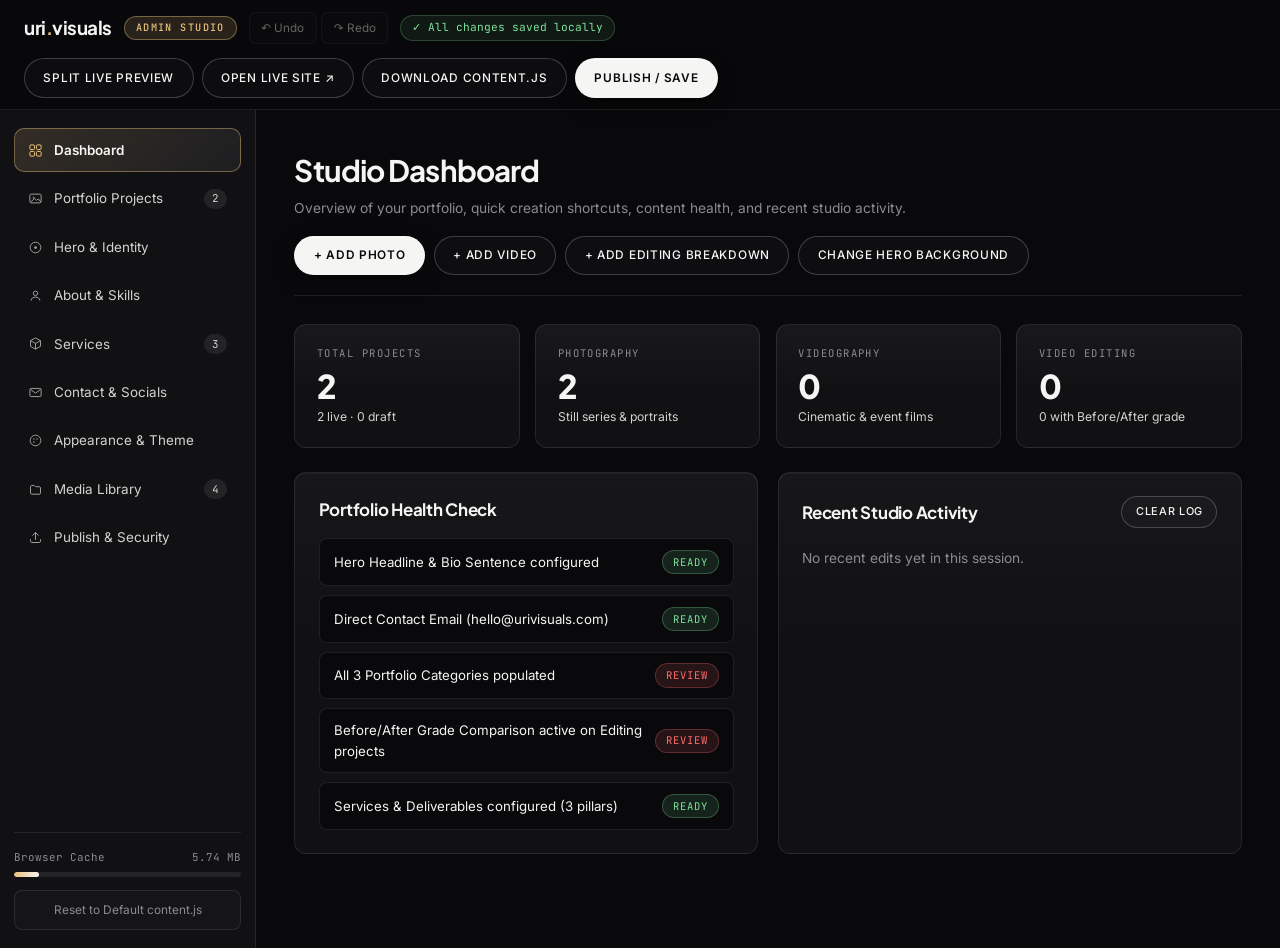
==== commit c038da9b: "Auto-sync live Vercel deploys via content fingerprint and add .mov/.mp4 video upload support" ====
--- a/admin.html
+++ b/admin.html
@@ -263,9 +263,13 @@
           </div>
 
           <div class="field" id="heroVideoFieldWrap">
-            <span>Hero Looping Video URL / Path (<code>.mp4</code> or <code>.webm</code> — used when Mode is Looping Video)</span>
+            <span>Hero Looping Video URL / Upload (<code>.mov</code>, <code>.mp4</code>, or <code>.webm</code> — used when Mode is Looping Video)</span>
             <div class="upload-row">
-              <input type="text" data-path="hero.video" id="heroVideoUrlInput" placeholder="assets/hero-loop.mp4 or https://..." />
+              <input type="text" data-path="hero.video" id="heroVideoUrlInput" placeholder="assets/hero-loop.mov or https://..." />
+              <label class="btn btn--light upload-btn" title="Upload a .mov, .mp4, or .webm background video">
+                Upload Video
+                <input type="file" accept="video/*,.mov,.mp4,.webm,.m4v" id="uploadHeroVideoInput" hidden />
+              </label>
               <button type="button" class="btn btn--ghost" id="usePhotoOnlyBtn" title="Switch to Photograph Mode">Use Photo Only</button>
             </div>
           </div>
@@ -709,7 +713,7 @@
             <span>Media Type</span>
             <select name="mediaType" id="modalMediaType">
               <option value="image">Photograph / Still Image</option>
-              <option value="video">Video (MP4 / WebM / YouTube / Vimeo)</option>
+              <option value="video">Video (.mov / .mp4 / .webm / YouTube / Vimeo)</option>
             </select>
           </label>
           <label class="field">
@@ -719,13 +723,13 @@
         </div>
 
         <div class="field">
-          <span>Primary Image or Video URL / Path *</span>
+          <span>Primary Image or Video URL / Upload (<code>.jpg</code>, <code>.png</code>, <code>.mov</code>, <code>.mp4</code>, YouTube, Vimeo) *</span>
           <div class="upload-row">
-            <input type="text" name="src" id="modalSrcInput" required placeholder="assets/photo.jpg, https://youtu.be/..., or upload →" />
+            <input type="text" name="src" id="modalSrcInput" required placeholder="assets/photo.jpg, clip.mov, https://youtu.be/..., or upload →" />
             <button type="button" class="btn btn--ghost" id="ytAutoThumbBtn" title="Auto-fill YouTube poster thumbnail">YouTube Thumb</button>
-            <label class="btn btn--ghost upload-btn">
-              Upload Image
-              <input type="file" accept="image/*" data-modal-upload="src" hidden />
+            <label class="btn btn--ghost upload-btn" title="Upload photo or .mov / .mp4 / .webm video">
+              Upload Photo / Video
+              <input type="file" accept="image/*,video/*,.mov,.mp4,.webm,.m4v" data-modal-upload="src" hidden />
             </label>
           </div>
         </div>
@@ -753,8 +757,8 @@
             </div>
             <div class="btn-row">
               <label class="btn btn--light btn--sm upload-btn">
-                + Upload 1 or More Photos
-                <input type="file" accept="image/*" id="multiGalleryUpload" multiple hidden />
+                + Upload Photos / Videos (.mov, .mp4)
+                <input type="file" accept="image/*,video/*,.mov,.mp4,.webm,.m4v" id="multiGalleryUpload" multiple hidden />
               </label>
               <button type="button" class="btn btn--ghost btn--sm" id="addSlideRowBtn">+ Add Photo / Video Slide</button>
             </div>
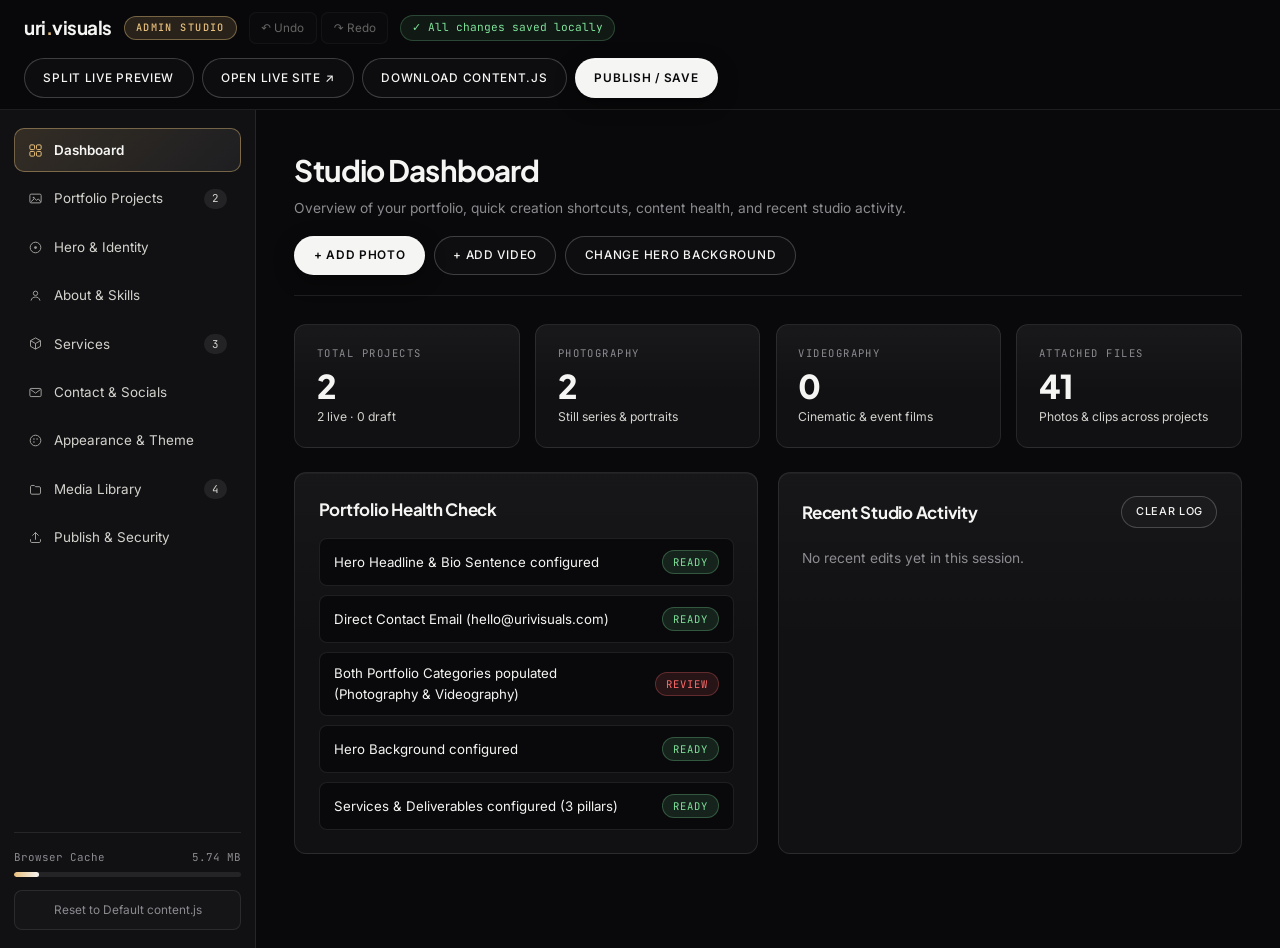
==== commit 7379601e: "Remove Video Editing portfolio category from site and Admin Studio" ====
--- a/admin.html
+++ b/admin.html
@@ -135,7 +135,6 @@
           <div class="btn-row">
             <button type="button" class="btn btn--light" data-quick-add="photography">+ Add Photo</button>
             <button type="button" class="btn btn--ghost" data-quick-add="videography">+ Add Video</button>
-            <button type="button" class="btn btn--ghost" data-quick-add="editing">+ Add Editing Breakdown</button>
             <button type="button" class="btn btn--ghost" id="jumpHeroBgBtn">Change Hero Background</button>
           </div>
         </div>
@@ -173,7 +172,6 @@
             <button type="button" class="pill is-active" data-cat="all">All</button>
             <button type="button" class="pill" data-cat="photography">Photography</button>
             <button type="button" class="pill" data-cat="videography">Videography</button>
-            <button type="button" class="pill" data-cat="editing">Video Editing</button>
             <button type="button" class="pill" data-cat="drafts">Drafts / Hidden</button>
           </div>
 
@@ -688,7 +686,6 @@
             <select name="category" required>
               <option value="photography">Photography</option>
               <option value="videography">Videography</option>
-              <option value="editing">Video Editing</option>
             </select>
           </label>
         </div>
@@ -832,6 +829,38 @@
     </div>
   </div>
 
+  <!-- ============ PER-FILE UPLOAD & PUBLISH PROGRESS MODAL ============ -->
+  <div class="modal modal--progress" id="uploadProgressModal" role="dialog" aria-modal="true" aria-labelledby="uploadProgressTitle" hidden>
+    <div class="modal__card modal__card--progress">
+      <div class="modal__head">
+        <div>
+          <span class="confirm-badge confirm-badge--edit" id="uploadProgressBadge">Uploading Files</span>
+          <h2 id="uploadProgressTitle" style="margin-top:0.4rem">Uploading Media...</h2>
+        </div>
+        <span class="upload-overall-pct" id="uploadOverallPct">0%</span>
+      </div>
+
+      <div class="modal__body">
+        <div class="upload-overall">
+          <div class="upload-overall__meta">
+            <span id="uploadOverallLabel">Preparing files...</span>
+            <span id="uploadOverallCount">0 / 0</span>
+          </div>
+          <div class="upload-bar upload-bar--lg">
+            <span id="uploadOverallFill"></span>
+          </div>
+        </div>
+
+        <ul class="upload-file-list" id="uploadProgressList"></ul>
+
+        <div class="modal__foot">
+          <span class="upload-foot-note" id="uploadProgressNote">Please keep this tab open while files finish processing.</span>
+          <button type="button" class="btn btn--light" id="closeUploadProgressBtn" disabled>Done</button>
+        </div>
+      </div>
+    </div>
+  </div>
+
   <!-- ============ TOAST NOTIFICATION CONTAINER ============ -->
   <div class="toast-stack" id="toastStack" aria-live="polite"></div>
 
--- a/css/admin.css
+++ b/css/admin.css
@@ -1141,6 +1141,7 @@
   overflow-y: auto;
 }
 .modal--confirm { z-index: 220; }
+.modal--progress { z-index: 240; }
 .modal[hidden] { display: none; }
 .modal__card {
   width: min(780px, 100%);
@@ -1154,6 +1155,9 @@
 .modal__card--sm {
   width: min(470px, 100%);
 }
+.modal__card--progress {
+  width: min(580px, 100%);
+}
 .modal__head {
   position: sticky;
   top: 0;
@@ -1312,6 +1316,155 @@
   gap: 0.38rem;
 }
 .confirm-summary[hidden] { display: none; }
+
+/* ---------- Per-File Upload Progress Modal ---------- */
+.upload-overall-pct {
+  font-family: var(--mono);
+  font-size: 1.25rem;
+  font-weight: 700;
+  color: var(--accent);
+  letter-spacing: -0.02em;
+}
+.upload-overall {
+  display: grid;
+  gap: 0.5rem;
+  padding: 0.9rem 1.05rem;
+  border-radius: var(--radius-sm);
+  background: var(--bg);
+  border: 1px solid var(--line);
+}
+.upload-overall__meta {
+  display: flex;
+  justify-content: space-between;
+  align-items: center;
+  gap: 0.75rem;
+  font-size: 0.8rem;
+  color: var(--neutral);
+}
+.upload-overall__meta span:last-child {
+  font-family: var(--mono);
+  font-size: 0.72rem;
+  color: var(--muted);
+}
+.upload-bar {
+  height: 6px;
+  border-radius: 999px;
+  background: rgba(255, 255, 255, 0.08);
+  overflow: hidden;
+  position: relative;
+}
+.upload-bar--lg {
+  height: 8px;
+}
+.upload-bar > span {
+  display: block;
+  height: 100%;
+  width: 0%;
+  border-radius: 999px;
+  background: linear-gradient(90deg, var(--accent), var(--text));
+  transition: width 0.18s linear, background 0.25s;
+}
+.upload-file-list {
+  list-style: none;
+  margin: 0;
+  padding: 0;
+  display: grid;
+  gap: 0.6rem;
+  max-height: 46vh;
+  overflow-y: auto;
+  padding-right: 0.15rem;
+}
+.upload-file-item {
+  display: grid;
+  gap: 0.45rem;
+  padding: 0.78rem 0.92rem;
+  border-radius: var(--radius-sm);
+  background: var(--bg);
+  border: 1px solid var(--line);
+  transition: border-color 0.25s, background 0.25s;
+}
+.upload-file-item.is-active {
+  border-color: var(--accent-line);
+  background: linear-gradient(135deg, rgba(232, 192, 125, 0.07), var(--bg));
+}
+.upload-file-item.is-done {
+  border-color: rgba(126, 226, 154, 0.32);
+}
+.upload-file-item.is-done .upload-bar > span {
+  background: var(--success);
+}
+.upload-file-item.is-error {
+  border-color: rgba(255, 107, 107, 0.45);
+}
+.upload-file-item.is-error .upload-bar > span {
+  background: var(--danger);
+}
+.upload-file-item__top {
+  display: flex;
+  align-items: center;
+  justify-content: space-between;
+  gap: 0.75rem;
+}
+.upload-file-item__name-wrap {
+  display: flex;
+  align-items: center;
+  gap: 0.5rem;
+  min-width: 0;
+}
+.upload-file-item__kind {
+  flex-shrink: 0;
+  padding: 0.12rem 0.46rem;
+  border-radius: 999px;
+  border: 1px solid var(--line-strong);
+  background: var(--bg-3);
+  font-family: var(--mono);
+  font-size: 0.58rem;
+  letter-spacing: 0.1em;
+  text-transform: uppercase;
+  color: var(--accent);
+}
+.upload-file-item__name {
+  font-size: 0.84rem;
+  font-weight: 600;
+  color: var(--text);
+  white-space: nowrap;
+  overflow: hidden;
+  text-overflow: ellipsis;
+}
+.upload-file-item__pct {
+  flex-shrink: 0;
+  font-family: var(--mono);
+  font-size: 0.74rem;
+  font-weight: 600;
+  color: var(--neutral);
+}
+.upload-file-item.is-done .upload-file-item__pct { color: var(--success); }
+.upload-file-item.is-error .upload-file-item__pct { color: var(--danger); }
+.upload-file-item__meta {
+  display: flex;
+  justify-content: space-between;
+  align-items: center;
+  gap: 0.75rem;
+  font-size: 0.73rem;
+  color: var(--muted);
+}
+.upload-file-item__status {
+  white-space: nowrap;
+  overflow: hidden;
+  text-overflow: ellipsis;
+}
+.upload-file-item.is-done .upload-file-item__status { color: var(--success); }
+.upload-file-item.is-error .upload-file-item__status { color: var(--danger); }
+.upload-file-item__size {
+  flex-shrink: 0;
+  font-family: var(--mono);
+  font-size: 0.68rem;
+}
+.upload-foot-note {
+  margin-right: auto;
+  font-size: 0.76rem;
+  color: var(--muted);
+}
 
 /* ---------- Toast Stack ---------- */
 .toast-stack {
